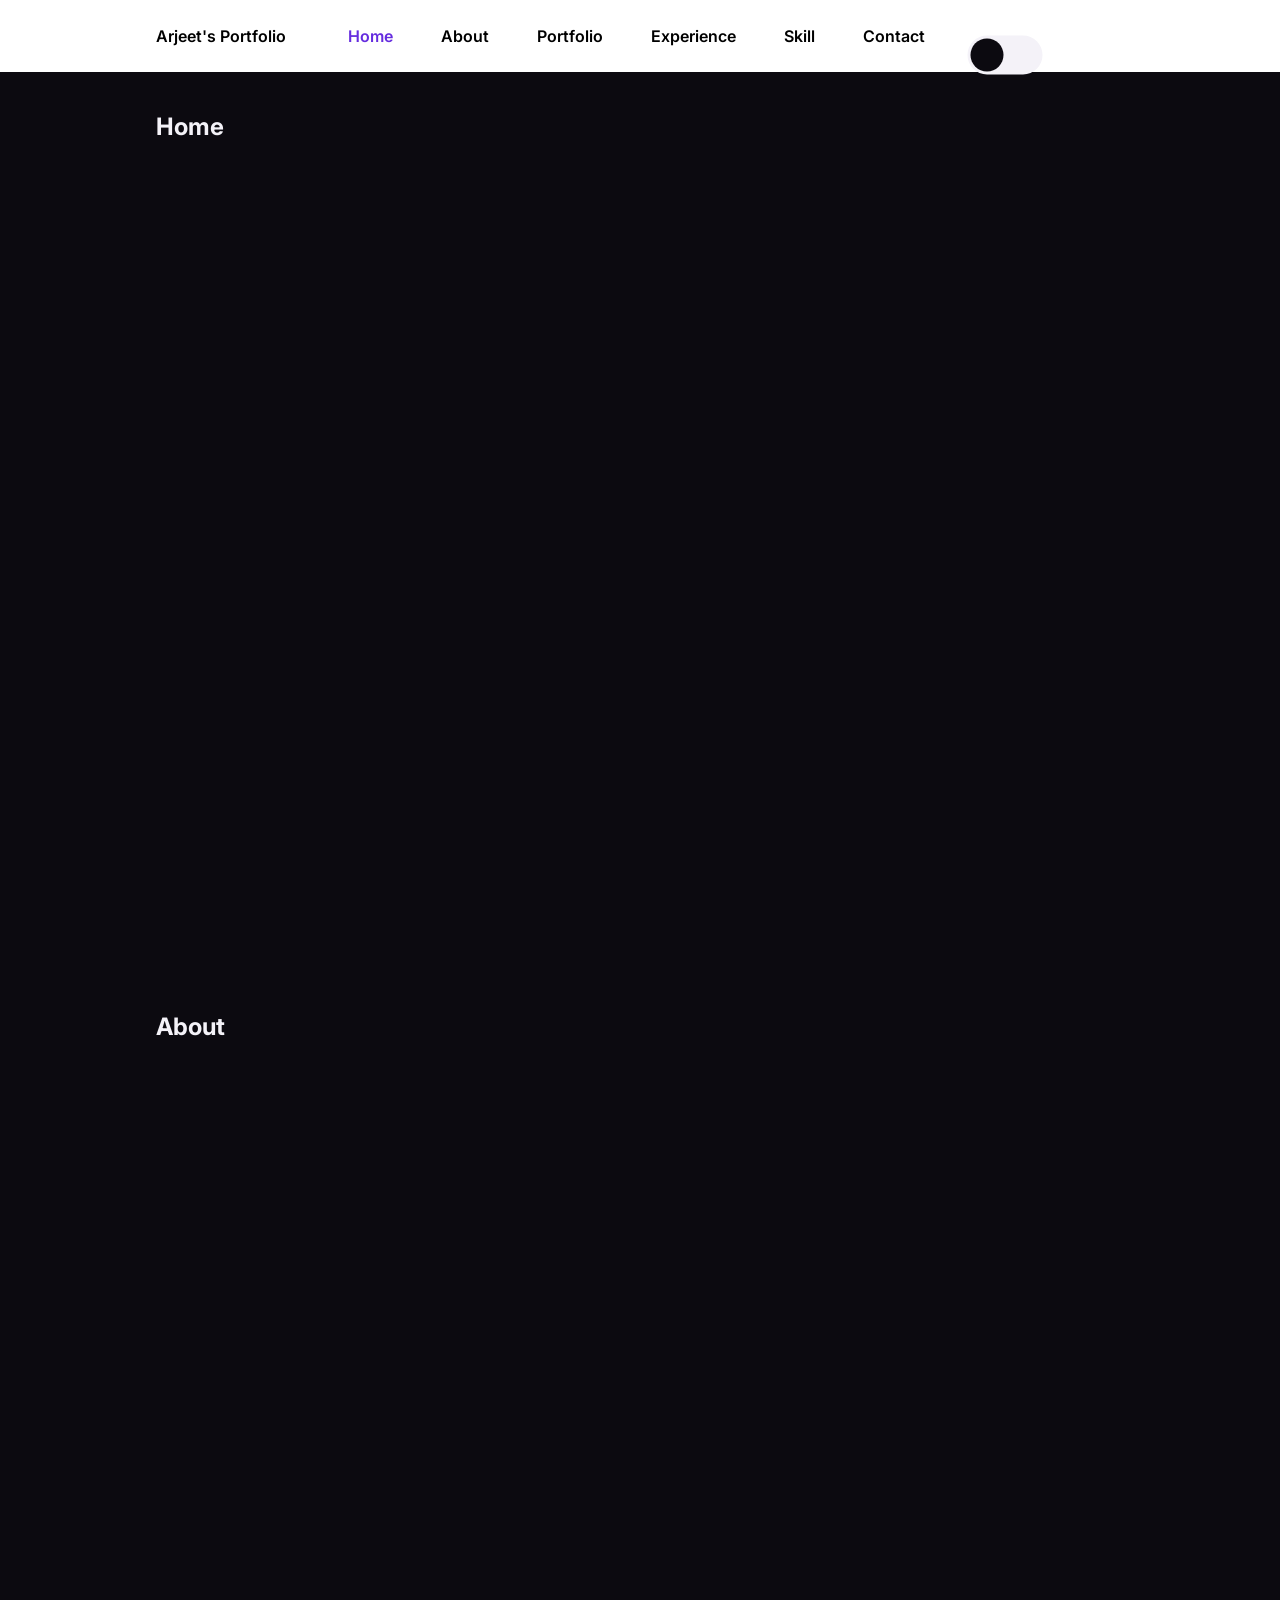
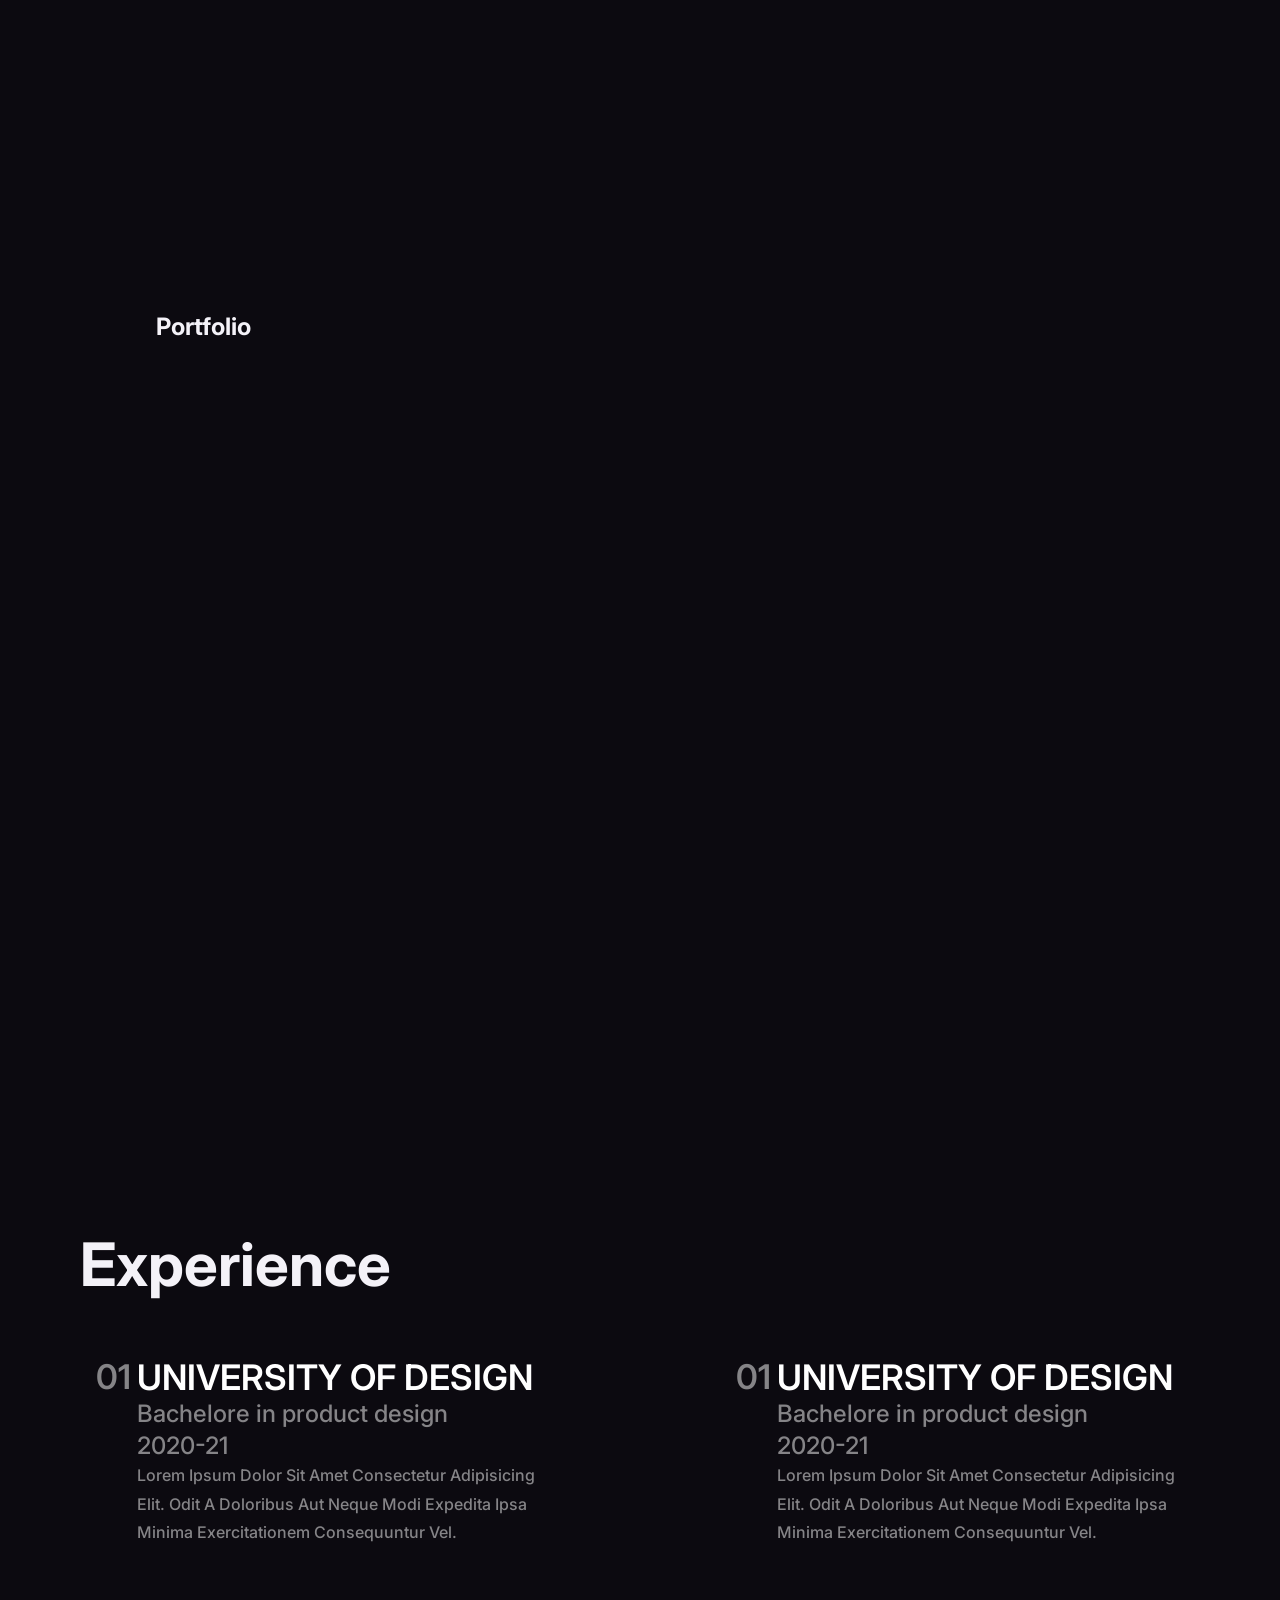
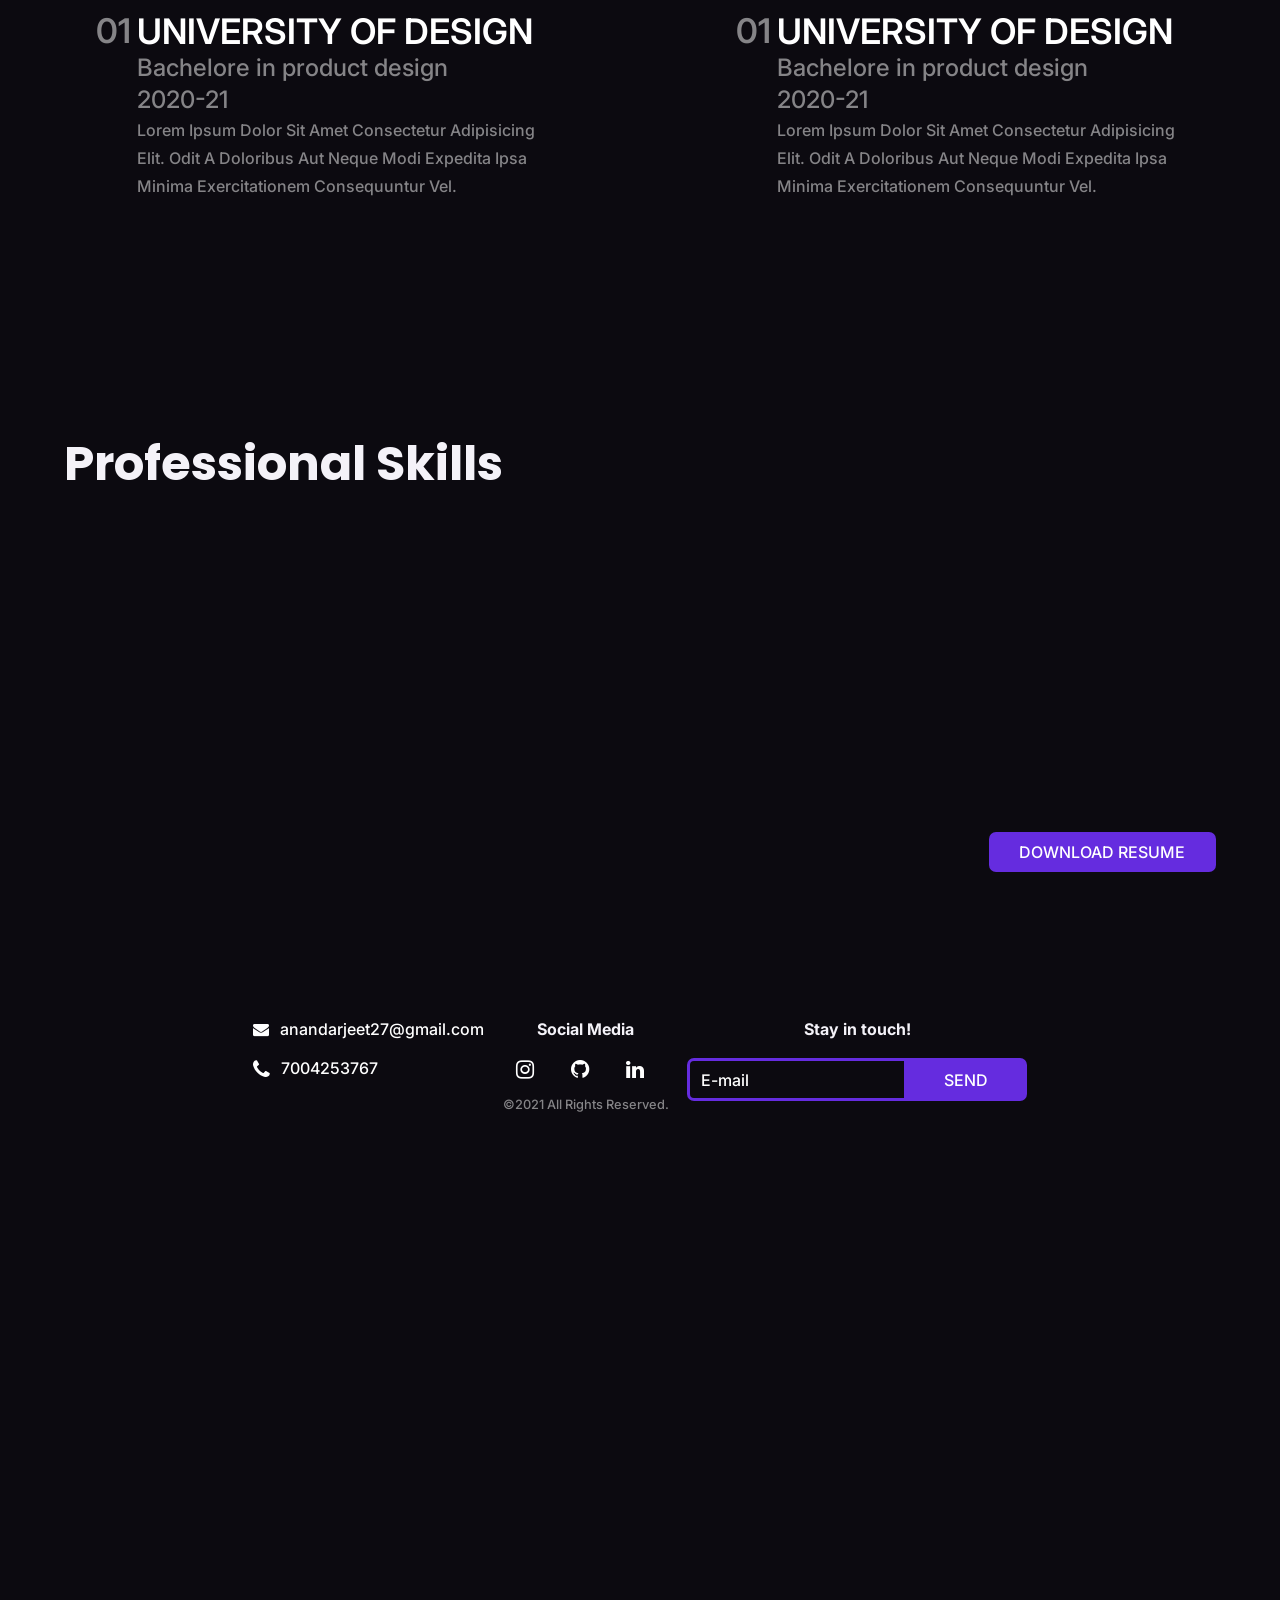
==== portfolio.html @ 14a3e932 "Added the recent Portfolio  codes this is the real code." ====
<!DOCTYPE html>
<html lang="en">
  <head>
    <meta charset="UTF-8" />
    <meta name="viewport" content="width=device-width, initial-scale=1.0" />

    <link rel="stylesheet" href="https://unpkg.com/aos@next/dist/aos.css" />
    <link rel="stylesheet" href="css2.css" />
    <link rel="preconnect" href="https://fonts.googleapis.com" />
    <link rel="preconnect" href="https://fonts.gstatic.com" crossorigin />
    <link
      href="https://fonts.googleapis.com/css2?family=Inter:wght@400;500;600;700&family=Poppins:wght@500;700&display=swap"
      rel="stylesheet"
    />

    <link
      rel="stylesheet"
      href="https://stackpath.bootstrapcdn.com/font-awesome/4.7.0/css/font-awesome.min.css"
    />
    <script src="https://kit.fontawesome.com/7120359625.js" crossorigin="anonymous"></script>

    <!--=============== BOXICONS ===============-->
    <link
      rel="stylesheet"
      href="https://cdn.jsdelivr.net/npm/boxicons@latest/css/boxicons.min.css"
    />

    <!--=============== CSS ===============-->
    <link rel="stylesheet" href="css.css" />

    <title>Portfolio</title>
  </head>
  <body>
    <!--=============== HEADER ===============-->
    <header class="header" id="header">
      <nav class="nav container">
        <a href="#" class="nav__logo">Arjeet's  Portfolio</a>

        <div class="nav__menu" id="nav-menu">
          <ul class="nav__list">
            <li class="nav__item">
              <a href="#home" class="nav__link active-link">
                <i class="bx bx-home-alt nav__icon"></i>
                <span class="nav__name">Home</span>
              </a>
            </li>

            <li class="nav__item">
              <a href="#about" class="nav__link">
                <i class="bx bx-user nav__icon"></i>
                <span class="nav__name">About</span>
              </a>
            </li>

            <li class="nav__item">
              <a href="#portfolio" class="nav__link">
                <i class="bx bx-briefcase-alt nav__icon"></i>
                <span class="nav__name">Portfolio</span>
              </a>
            </li>

            <li class="nav__item">
              <a href="#experience" class="nav__link">
                <i class="bx bx-award nav__icon"></i>
                <span class="nav__name">Experience</span>

              </a>
            </li>

            <li class="nav__item">
              <a href="#skill" class="nav__link">
                <i class="bx bx-book-alt nav__icon"></i>
                <span class="nav__name">Skill</span>
              </a>
            </li>

            <li class="nav__item">
              <a href="#contact" class="nav__link">
                <i class="bx bx-message-square-detail nav__icon"></i>
                <span class="nav__name">Contact</span>
              </a>
            </li>
 
          </ul>
          
        </div>

        <div class="theme">
          <input type="checkbox" class="checkbox" id="chk" />
          <label class="label" for="chk">
            <i class="fa fa-moon"></i>
            <i class="fa fa-sun"></i>
            <div class="ball"></div>
          </label>
        </div>
        <div>
          </label>
        </div>
                   
      </div>
        <img src="" alt="" class="nav__img" />
      </nav>
    </header>

    <main>
      <!--=============== HOME ===============-->
      <section class="container section section__height" id="home">
        <h2 class="section__title">Home</h2>
      </section>

      <!--=============== ABOUT ===============-->
      <section class="container section section__height" id="about">
        <h2 class="section__title">About</h2>
      </section>

      <!--=============== Portfolio ===============-->
      <section class="container section section__height" id="portfolio">
        <h2 class="section__title">Portfolio</h2>
      </section>

      <!--=============== Experience ===============-->
      <section class=" section" id="experience" >
      <div class="exp-heading " >
          <h1>Experience</h1>
      </div>
  <div class= "experience">
      <div class= "exp-main">
  
          <div class= "exp-num">
              01
          </div>
          <div class="exp-details">
          <div class= "exp-title">
              University of design
          </div>
          <div class="exp-subtitle">
              Bachelore in product design <br> 2020-21
          </div>
          <div class= "exp-des">
              Lorem ipsum dolor sit amet consectetur adipisicing elit. Odit a doloribus aut neque modi expedita ipsa minima exercitationem consequuntur vel.
          </div>
      </div>
      </div>
  
      <div class= "exp-main">
  
          <div class= "exp-num">
              01
          </div>
          <div class="exp-details">
          <div class= "exp-title">
              University of design
          </div>
          <div class="exp-subtitle">
              Bachelore in product design <br> 2020-21
          </div>
          <div class= "exp-des">
              Lorem ipsum dolor sit amet consectetur adipisicing elit. Odit a doloribus aut neque modi expedita ipsa minima exercitationem consequuntur vel.
          </div>
      </div>
      </div>
  
      <div class= "exp-main">
  
          <div class= "exp-num">
              01
          </div>
          <div class="exp-details">
          <div class= "exp-title">
              University of design
          </div>
          <div class="exp-subtitle">
              Bachelore in product design <br> 2020-21
          </div>
          <div class= "exp-des">
              Lorem ipsum dolor sit amet consectetur adipisicing elit. Odit a doloribus aut neque modi expedita ipsa minima exercitationem consequuntur vel.
          </div>
      </div>
      </div>
  
      <div class= "exp-main">
  
          <div class= "exp-num">
              01
          </div>
          <div class="exp-details">
          <div class= "exp-title">
              University of design
          </div>
          <div class="exp-subtitle">
              Bachelore in product design <br> 2020-21
          </div>
          <div class= "exp-des">
              Lorem ipsum dolor sit amet consectetur adipisicing elit. Odit a doloribus aut neque modi expedita ipsa minima exercitationem consequuntur vel.
          </div>
      </div>
      </div>
  </div>
      </section>

      <!--=============== SKILLS ===============-->
    
        <div class="professional-skills section section__height" id="skill">
          <div class="skill-bars">
            <div class="skill-heading" data-aos="zoom-in-right">Professional Skills</div>
            <!-- <div class="division"> -->
            <div class="bar" data-aos="flip-left">
              <div class="info">
                <span>Photoshop</span>
                <div class="percent-number">58%</div>
              </div>
              <div class="percent-bar">
              <div class="progress-line-photoshop"></div>
            </div></div>
            <div class="bar" data-aos="flip-right">
              <div class="info">
                <span>JS</span>
                <div class="percent-number">48%</div>
              </div>          
              <div class="percent-bar">
              <div class="progress-line-js"><span></span></div>
            </div></div>
            <div class="bar" data-aos="flip-left">
              <div class="info">
                <span>Figma</span>
                <div class="percent-number">90%</div>
              </div>
              <div class="percent-bar">
              <div class="progress-line-figma"><span></span></div>
            </div></div>
            <div class="bar" data-aos="flip-right">
              <div class="info">
                <span>HTML</span>
                <div class="percent-number">90%</div>
              </div>
              <div class="percent-bar">
              <div class="progress-line-html"><span></span></div>
            </div></div>
            <div class="bar" data-aos="flip-left">
              <div class="info">
                <span>Python</span>
                <div class="percent-number">25%</div>
              </div>
              <div class="percent-bar">
              <div class="progress-line-python"><span></span></div>
            </div></div>
            <div class="bar" data-aos="flip-right">
              <div class="info">
                <span>CSS</span>
                <div class="percent-number">69%</div>
              </div>
              <div class="percent-bar">
              <div class="progress-line-css"><span></span></div>
            </div></div>
            <div class="bar" data-aos="flip-left">
              <div class="info">
                <span>PyTHON</span>
                <div class="percent-number">98%</div>
              </div>
              <div class="percent-bar">
              <div class="progress-line"><span></span></div>
            </div></div>
            <div class="bar" data-aos="flip-right">
              <div class="info">
                <span>CSS</span>
                <div class="percent-number">98%</div>
              </div>
              <div class="percent-bar">
              <div class="progress-line"><span></span></div>
            </div></div>
            <a href="#"><input type="submit" id="resume-btn" value="Download Resume" data-aos="zoom-in-down"></input></a>
          </div>
        </div>
      <!--=============== CONTACT ===============-->
      <section class="container footer-height" id="contact">
        <!-- Footer -->


      <div class="footer-container">
        <div class="footer">
          <div class="footer-heading footer-1">
            <a href="#"> <i class="fa fa-envelope fa"></i></i>anandarjeet27@gmail.com</a>
            <a href="#"><i class="fa fa-phone fa-lg"></i>7004253767</a>
          </div>
          <div class="footer-heading footer-2">
            <h4>Social Media</h4>
            <div class="footer-image">
              <a href="#" > <i class="fa fa-instagram fa-lg"></i></a>
              <a href="#" > <i class="fa fa-github fa-lg"></i></a>
              <a href="#" > <i class="fa fa-linkedin fa-lg"></i></a>
            </div>
            <div class="copyright"> ©2021 All Rights Reserved.
            </div>
          </div>
          <div class="footer-heading footer-3">
              <h4 class="stay">Stay in touch!</h4>
  
              <div class="footer-stay">
              <input type="email" placeholder="E-mail" id="footer-email">
              
              <input type="submit" id="footer-email-btn" value="SEND"></input></div>
          </div>
        </div>
      </div>

      </section>
    </main>

    <!--=============== MAIN JS ===============-->
    <script src="javascript.js"></script>
          <!-- aos data -->
          <script src="https://unpkg.com/aos@next/dist/aos.js"></script>
          <script>
            AOS.init();
          </script>
  </body>
</html>
---- css2.css ----
* {
  box-sizing: border-box;
  padding: 0;
  margin: 0;
  font-family: "Inter", sans-serif;
}

body{
  background: #0c0a10;
  color: #F4F2F8;
}

/* dark */

body.light{
  background: #F4F2F8;
  color: #0c0a10;
}
body.light #resume-btn:hover {
  background: #F4F2F8;
}
body.light .label{
  background-color: #111;
}

body.light .label .ball{
  background-color: #F4F2F8;
}

body.light .footer-heading a{
    color: black;
  }
  
body.light #footer-email{
    background-color: #F4F2F8;
    color: #000;
  }
  
body.light #footer-email::-webkit-input-placeholder{
    color: #000;
  }

body.light #footer-email-btn:hover{
    background-color: #F4F2F8;
  } 
body.light .footer-heading a:hover {
    color: #652cdf;
  }
  /* toggle */

.checkbox {
    opacity: 0;
    position: absolute;

}

.label {
    background-color: #f4f2f8;
    border-radius: 50px;
    cursor: pointer;
    display: flex;
    align-items: center;
    justify-content: space-between;
    padding: 5px;
    position: relative;
    height: 26px;
    width: 50px;
    transform: scale(1.5);
  float: right;
  right: 2rem;
  top: 1rem;
}

.label .ball {
    background-color: #0C0A10;
    border-radius: 50%;
    position: absolute;
    top: 2px;
    left: 2px;
    height: 22px;
    width: 22px;
    transform: translateX(0px);
    transition: transform 0.2s linear;
}

.checkbox:checked + .label .ball {
    transform: translateX(24px);
}
.fa-moon {
    color: #f1c40f;
}
.fa-sun {
    color: #f39c12;
}

/* skills */

.professional-skills{
  display: grid;
  height: 100%;
  margin: 0 auto;
}
.skill-bars{
  padding: 3.2rem 0;
  width:80%;
  margin: 0 auto;
}
.skill-heading{
  font-family: Poppins;
  font-size: 250%;
  font-weight: 700;
  margin-bottom: 1.5rem;
  align-items: left;

}
.skill-bars .bar{
  margin: 1rem 0;
  float: left;
  width: 50%;
  font-family: Inter;
  font-weight: 700;
  text-transform: uppercase;

}
.skill-bars .bar .info{
  margin-bottom: 0.5rem;
  display: flex;
  justify-content: space-between;
color: #7A797C;

}
.skill-bars .bar .info span{
  font-family: Inter;
  font-weight: 500;
  font-size: 1rem;

}
.skill-bars .bar .percent-bar{
  width: 90%;
  background: #ddd;
  border-radius: 0 2px 2px 0;

}
.skill-bars .bar .progress-line{
  height: 10px;
  width: 98%;
  background: #652CDF;

  position: relative;
  transform: scaleX(0);
  transform-origin: left;
  border-radius: 0 10px 10px 0;
  box-shadow: inset 0 1px 1px rgba(0,0,0,0.05),
              0 1px #652CDF;
  -webkit-animation: animate 1s cubic-bezier(1,0,0.5,1) forwards;
          animation: animate 1s cubic-bezier(1,0,0.5,1) forwards;
}
.skill-bars .bar .progress-line-photoshop{
width: 58%;
height: 10px;
  background: #652CDF;
  position: relative;
  transform: scaleX(0);
  transform-origin: left;
  border-radius: 0 10px 10px 0;
  box-shadow: inset 0 1px 1px rgba(0,0,0,0.05),
              0 1px #652CDF;
  -webkit-animation: animate 1s cubic-bezier(1,0,0.5,1) forwards;
          animation: animate 1s cubic-bezier(1,0,0.5,1) forwards;

}
.skill-bars .bar .progress-line-js{
  width: 48%;
  height: 10px;
    background: #652CDF;
    position: relative;
    transform: scaleX(0);
    transform-origin: left;
    border-radius: 0 10px 10px 0;
    box-shadow: inset 0 1px 1px rgba(0,0,0,0.05),
                0 1px #652CDF;
    -webkit-animation: animate 1s cubic-bezier(1,0,0.5,1) forwards;
            animation: animate 1s cubic-bezier(1,0,0.5,1) forwards;

  }
.skill-bars .bar .progress-line-figma{
    width: 88%;
    height: 10px;
      background: #652CDF;
      position: relative;
      transform: scaleX(0);
      transform-origin: left;
      border-radius: 0 10px 10px 0;
      box-shadow: inset 0 1px 1px rgba(0,0,0,0.05),
                  0 1px #652CDF;
      -webkit-animation: animate 1s cubic-bezier(1,0,0.5,1) forwards;
              animation: animate 1s cubic-bezier(1,0,0.5,1) forwards;
    
  }
.skill-bars .bar .progress-line-html{
      width: 88%;
      height: 10px;
        background: #652CDF;
        position: relative;
        transform: scaleX(0);
        transform-origin: left;
        border-radius: 0 10px 10px 0;
        box-shadow: inset 0 1px 1px rgba(0,0,0,0.05),
                    0 1px #652CDF;
        -webkit-animation: animate 1s cubic-bezier(1,0,0.5,1) forwards;
                animation: animate 1s cubic-bezier(1,0,0.5,1) forwards;
  }
.skill-bars .bar .progress-line-python{
        width: 25%;
        height: 10px;
          background: #652CDF;
          position: relative;
          transform: scaleX(0);
          transform-origin: left;
          border-radius: 0 10px 10px 0;
          box-shadow: inset 0 1px 1px rgba(0,0,0,0.05),
                      0 1px #652CDF;
          -webkit-animation: animate 1s cubic-bezier(1,0,0.5,1) forwards;
                  animation: animate 1s cubic-bezier(1,0,0.5,1) forwards;
  }
.skill-bars .bar .progress-line-css{
          width: 69%;
          height: 10px;
            background: #652CDF;
            position: relative;
            transform: scaleX(0);
            transform-origin: left;
            border-radius: 0 10px 10px 0;
            box-shadow: inset 0 1px 1px rgba(0,0,0,0.05),
                        0 1px #652CDF;
            -webkit-animation: animate 1s cubic-bezier(1,0,0.5,1) forwards;
                    animation: animate 1s cubic-bezier(1,0,0.5,1) forwards;
  }
.percent-number{
  margin-right: 3.4rem;
}

@-webkit-keyframes animate {
  100%{
    transform: scaleX(1);
  }
}

@keyframes animate {
  100%{
    transform: scaleX(1);
  }
}

#resume-btn {
  width: 14.2rem;
  background-color: #652cdf;
  color: white;
  border-radius: 7px;
margin-top: 1.75rem;
  height: 2.5rem;
  outline: none;
  border-style: none;
  font-weight: 500;
  font-family: Inter;
  font-size: 1rem;
  float: right;
  margin-right: 0%;
  text-transform: uppercase;
}

#resume-btn:hover {
  cursor: pointer;
  background-color: #0c0a10;
  color: #652cdf;
  transition: all 0.3s ease-in-out;
  border-style: solid;
  border-color: #652cdf;
  border-width: 3px;
}


/* footer */

.footer-container {
  padding: 4rem 0 2rem 0;
}

.footer {
  width: 80%;
  display: flex;
  justify-content: space-between;
  align-items: space-between;
  flex-wrap: wrap;
  margin: 0 auto;
}

.footer-heading {
  display: flex;
  flex-direction: column;
  align-items: space-between;
  /* margin-right: 5rem; */
  font-family: Inter;
  font-weight: 500;
  font-size: 1rem;
}

.footer-image {
  display: flex;
  flex-direction: row;
  justify-content: space-around;
}

.footer-heading a {
  text-decoration: none;
  color: white;
  margin-bottom: 0.5rem;
}

.footer-1 a {
  margin-bottom: 1.2rem;
}

.footer-2 a {
  margin-bottom: 1.2rem;
}
.footer-heading a:hover {
  color: #652cdf;
  transition: 0.3s ease-out;
}
.copyright {
  color: #858487;
  font-size: 0.8rem;
}

#footer-email {
  width: 220px;
  border-radius: 7px 0 0 7px;
  height: 43px;
  outline: none;
  border-style: solid;
  border-width: 3px;
  border-color: #652cdf;
  font-weight: 500;
  font-family: Inter;
  font-size: 1rem;
  background-color: #0c0a10;
  color: white;
}

h4 {
  font-size: 1rem;
  margin-bottom: 1.2rem;
  text-align: center;
}

.fa {
  padding-right: 0.7rem;
}

#footer-email::-webkit-input-placeholder {
  padding-left: 11px;
  font-size: 1rem;
  font-weight: 500;
  font-family: Inter;
  color: white;
}

#footer-email::-moz-placeholder {
  padding-left: 11px;
  font-size: 1rem;
  font-weight: 500;
  font-family: Inter;
  color: white;
}

#footer-email:-ms-input-placeholder {
  padding-left: 11px;
  font-size: 1rem;
  font-weight: 500;
  font-family: Inter;
  color: white;
}

#footer-email::-ms-input-placeholder {
  padding-left: 11px;
  font-size: 1rem;
  font-weight: 500;
  font-family: Inter;
  color: white;
}

#footer-email::placeholder {
  padding-left: 11px;
  font-size: 1rem;
  font-weight: 500;
  font-family: Inter;
  color: white;
}

#footer-email-btn {
  width: 123px;
  background-color: #652cdf;
  color: white;
  border-radius: 0 7px 7px 0;
  margin-left: -7px;
  height: 43px;
  outline: none;
  border-style: solid;
  border-width: 3px;
  border-color: #652cdf;
  font-weight: 500;
  font-family: Inter;
  font-size: 1rem;
}

#footer-email-btn:hover {
  cursor: pointer;
  background-color: #0c0a10;
  color: #652cdf;
  transition: all 0.3s ease-in-out;
  border-style: solid;
  border-color: #652cdf;
  border-width: 3px;
}

@media screen and (max-width: 1280px) {
  .footer-email {
    margin-top: 4rem;
  }
  .percent-number{
    margin-right: 3rem;
  }
}

@media screen and (max-width: 944px) {
  .footer-3 {
    display: block;
    margin-left: auto;
    margin-right: auto;
  }
  .percent-number{
    margin-right: 2.5rem;
  }

  #footer-email-btn {
    margin-bottom: 2rem;
  }
  .stay {
    margin-top: 2.5rem;
  }
}

@media screen and (max-width: 1070px) {
  .percent-number{
    margin-right: 2.6rem;
  }
}


@media screen and (max-width: 870px) {
  .percent-number{
    margin-right: 1.8rem;
  }
}

@media screen and (max-width: 660px) {
  .percent-number{
    margin-right: 0rem;
  }
  .skill-bars .bar{
    width: 100%;
  }
  .skill-bars .bar .progress-line{
    height: 10px;
    width: 100%;
  }
  .skill-bars .bar .percent-bar{
    width: 100%;

    border-radius: 0 2px 2px 0;
  
  }
}

@media screen and (max-width: 519px) {
  .footer,
  .footer-heading .footer-2 {
    align-items: center;
    justify-content: center;
  }
  .percent-number{
    margin-right: 0rem;
  }

  h4 {
    margin-top: 4rem;
  }

  .stay {
    margin-top: 4rem;
  }
  #footer-email-btn {
    margin-bottom: 1rem;
  }
}

@media screen and (max-width: 488px) {
  #footer-email {
    width: 100%;
    border-radius: 7px;
  }

  .percent-number{
    margin-right: 0rem;
  }
  #footer-email-btn {
    border-radius: 7px;
    margin: 1rem auto 1rem;
    display: block;
    margin-left: auto;
    margin-right: auto;
  }
}

@media screen and (max-width: 310px) {
  #footer-email::-webkit-input-placeholder {
    font-size: 0.7rem;
  }
  #footer-email::-moz-placeholder {
    font-size: 0.7rem;
  }
  #footer-email:-ms-input-placeholder {
    font-size: 0.7rem;
  }
  #footer-email::-ms-input-placeholder {
    font-size: 0.7rem;
  }
  .footer-heading,
  h4,
  .copyright,
  #footer-email::placeholder,
  #footer-email-btn {
    font-size: 0.7rem;
  }

  .percent-number{
    margin-right: 0rem;
  }
}
---- css.css ----
/*=============== GOOGLE FONTS ===============*/
@import url("https://fonts.googleapis.com/css2?family=Open+Sans:wght@400;600&display=swap");

/*=============== VARIABLES CSS ===============*/
:root {
  --header-height: 3rem;

  /*========== Colors ==========*/
  --hue: 174;
  --sat: 63%;
  --first-color: #652CDf;
  --first-color-alt: #652CDf;;
  --title-color: hsl(var(--hue), 12%, 15%);
  --text-color: hsl(var(--hue), 8%, 35%);
  --body-color: hsl(var(--hue), 100%, 99%);
  --container-color: #fff;

  /*========== Font and typography ==========*/
  --body-font: "Open Sans", sans-serif;
  --h1-font-size: 1.5rem;
  --normal-font-size: 0.938rem;
  --tiny-font-size: 0.625rem;

  /*========== z index ==========*/
  --z-tooltip: 10;
  --z-fixed: 100;
}

@media screen and (min-width: 968px) {
  :root {
    --h1-font-size: 2.25rem;
    --normal-font-size: 1rem;
  }
}

/*=============== BASE ===============*/

* {
  box-sizing: border-box;
  padding: 0;
  margin: 0;
  font-family: "Inter", sans-serif;
}

html {
  scroll-behavior: smooth;
}

img {
  max-width: 100%;
  height: auto;
}

body {
    background: #0c0a10;
    color: #f4f2f8;
  }
  
  ul {
    list-style: none;
  }

  a {
    text-decoration: none;
  }

/*=============== REUSABLE CSS CLASSES ===============*/
.section {
  padding: 4.5rem 0 2rem;
}

.section__height {
  height: 100vh;
}

/*=============== LAYOUT ===============*/
.container {
  max-width: 968px;
  margin-left: 1rem;
  margin-right: 1rem;
}

/*=============== HEADER ===============*/
.header {
  position: fixed;
  top: 0;
  left: 0;
  width: 100%;
  background-color: var(--container-color);
  z-index: var(--z-fixed);
  transition: 0.4s;
}

/* dark mode */

.theme {
  padding-top: 5px;
  padding-left: 25px;
}

body.light {
  background: #f4f2f8;
  color: #0c0a10;
}
body.light #resume-btn:hover {
  background: #f4f2f8;
}
body.light .label {
  background-color: #111;
}

body.light .label .ball {
  background-color: #f4f2f8;
}

body.light .footer-heading a {
  color: black;
}

body.light #footer-email {
  background-color: #f4f2f8;
  color: #000;
}

body.light #footer-email::-webkit-input-placeholder {
  color: #000;
}

body.light #footer-email-btn:hover {
  background-color: #f4f2f8;
}
body.light .footer-heading a:hover {
  color: #652cdf;
}
/* toggle */

.checkbox {
  opacity: 0;
  position: absolute;
}

.label {
  background-color: #f4f2f8;
  border-radius: 50px;
  cursor: pointer;
  display: flex;
  align-items: center;
  justify-content: center;
  padding: 5px;
  position: relative;
  height: 26px;
  width: 50px;
  transform: scale(1.5);
  float: right;
  right: 2rem;
}

.label .ball {
  background-color: #0c0a10;
  border-radius: 50%;
  position: absolute;
  top: 2px;
  left: 2px;
  height: 22px;
  width: 22px;
  transform: translateX(0px);
  transition: transform 0.2s linear;
}

.checkbox:checked + .label .ball {
  transform: translateX(24px);
}
.fa-moon {
  color: #f1c40f;
  padding-left: 15px;
}
.fa-sun {
  color: #f39c12;
  padding-right: 25px;
}

/*=============== NAV ===============*/
.nav {
    height: var(--header-height);
    display: flex;
    justify-content: space-between;
    align-items: center;
  }
  
  .nav__img {
    width: 32px;
    border-radius: 50%;
  }
  
  .nav__logo {
    color: #000;
    font-weight: 600;
  }
  

  
  .nav__list, 
  .nav__link {
    display: flex;
  }
  
  .nav__link {
    flex-direction: column;
    align-items: center;
    row-gap: 4px;
    color: #000;
    font-weight: 600;
  }
  
  .nav__list {
    justify-content: space-around;
  }
  
  .nav__name {
    font-size: var(--tiny-font-size);
    /* display: none;*/ /* Minimalist design, hidden labels */
  }
  
  .nav__icon {
    font-size: 1.5rem;
  }
  
  /*Active link*/
  .active-link {
    position: relative;
    color: #652cdf;
    transition: .3s;
  }
  
  /* Minimalist design, active link */
  /* .active-link::before{
    content: '';
    position: absolute;
    bottom: -.5rem;
    width: 4px;
    height: 4px;
    background-color: var(--first-color);
    border-radius: 50%;
  } */
  
  /* Change background header */
  .scroll-header {
    box-shadow: 0 1px 12px hsla(var(--hue), var(--sat), 15%, 0.15);
  }



/* skills */

.professional-skills {
    display: grid;
    height: 100%;
    margin: 0 auto;
  }
  .skill-bars {
    /* height: 100%; */
    /* padding: 3.2rem 0; */
    width: 90%;
    margin: 0 auto;
  }
  .skill-heading {
    font-family: Poppins;
    font-size: 3rem;
    font-weight: 700;
    margin-bottom: 1.5rem;
    align-items: left;
  }
  .skill-bars .bar {
    margin: 1rem 0;
    float: left;
    width: 50%;
    font-family: Inter;
    font-weight: 700;
    text-transform: uppercase;
  }
  .skill-bars .bar .info {
    margin-bottom: 0.5rem;
    display: flex;
    justify-content: space-between;
    color: #7a797c;
  }
  .skill-bars .bar .info span {
    font-family: Inter;
    font-weight: 500;
    font-size: 1rem;
  }
  .skill-bars .bar .percent-bar {
    width: 90%;
    background: #ddd;
    border-radius: 0 2px 2px 0;
  }
  .skill-bars .bar .progress-line {
    height: 10px;
    width: 98%;
    background: #652cdf;
  
    position: relative;
    transform: scaleX(0);
    transform-origin: left;
    border-radius: 0 10px 10px 0;
    box-shadow: inset 0 1px 1px rgba(0, 0, 0, 0.05), 0 1px #652cdf;
    -webkit-animation: animate 1s cubic-bezier(1, 0, 0.5, 1) forwards;
    animation: animate 1s cubic-bezier(1, 0, 0.5, 1) forwards;
  }
  .skill-bars .bar .progress-line-photoshop {
    width: 58%;
    height: 10px;
    background: #652cdf;
    position: relative;
    transform: scaleX(0);
    transform-origin: left;
    border-radius: 0 10px 10px 0;
    box-shadow: inset 0 1px 1px rgba(0, 0, 0, 0.05), 0 1px #652cdf;
    -webkit-animation: animate 1s cubic-bezier(1, 0, 0.5, 1) forwards;
    animation: animate 1s cubic-bezier(1, 0, 0.5, 1) forwards;
  }
  .skill-bars .bar .progress-line-js {
    width: 48%;
    height: 10px;
    background: #652cdf;
    position: relative;
    transform: scaleX(0);
    transform-origin: left;
    border-radius: 0 10px 10px 0;
    box-shadow: inset 0 1px 1px rgba(0, 0, 0, 0.05), 0 1px #652cdf;
    -webkit-animation: animate 1s cubic-bezier(1, 0, 0.5, 1) forwards;
    animation: animate 1s cubic-bezier(1, 0, 0.5, 1) forwards;
  }
  .skill-bars .bar .progress-line-figma {
    width: 88%;
    height: 10px;
    background: #652cdf;
    position: relative;
    transform: scaleX(0);
    transform-origin: left;
    border-radius: 0 10px 10px 0;
    box-shadow: inset 0 1px 1px rgba(0, 0, 0, 0.05), 0 1px #652cdf;
    -webkit-animation: animate 1s cubic-bezier(1, 0, 0.5, 1) forwards;
    animation: animate 1s cubic-bezier(1, 0, 0.5, 1) forwards;
  }
  .skill-bars .bar .progress-line-html {
    width: 88%;
    height: 10px;
    background: #652cdf;
    position: relative;
    transform: scaleX(0);
    transform-origin: left;
    border-radius: 0 10px 10px 0;
    box-shadow: inset 0 1px 1px rgba(0, 0, 0, 0.05), 0 1px #652cdf;
    -webkit-animation: animate 1s cubic-bezier(1, 0, 0.5, 1) forwards;
    animation: animate 1s cubic-bezier(1, 0, 0.5, 1) forwards;
  }
  .skill-bars .bar .progress-line-python {
    width: 25%;
    height: 10px;
    background: #652cdf;
    position: relative;
    transform: scaleX(0);
    transform-origin: left;
    border-radius: 0 10px 10px 0;
    box-shadow: inset 0 1px 1px rgba(0, 0, 0, 0.05), 0 1px #652cdf;
    -webkit-animation: animate 1s cubic-bezier(1, 0, 0.5, 1) forwards;
    animation: animate 1s cubic-bezier(1, 0, 0.5, 1) forwards;
  }
  .skill-bars .bar .progress-line-css {
    width: 69%;
    height: 10px;
    background: #652cdf;
    position: relative;
    transform: scaleX(0);
    transform-origin: left;
    border-radius: 0 10px 10px 0;
    box-shadow: inset 0 1px 1px rgba(0, 0, 0, 0.05), 0 1px #652cdf;
    -webkit-animation: animate 1s cubic-bezier(1, 0, 0.5, 1) forwards;
    animation: animate 1s cubic-bezier(1, 0, 0.5, 1) forwards;
  }
  .percent-number {
    margin-right: 3.4rem;
  }
  
  @-webkit-keyframes animate {
    100% {
      transform: scaleX(1);
    }
  }
  
  @keyframes animate {
    100% {
      transform: scaleX(1);
    }
  }
  
  #resume-btn {
    width: 14.2rem;
    background-color: #652cdf;
    color: white;
    border-radius: 7px;
    margin-top: 1.75rem;
    height: 2.5rem;
    outline: none;
    border-style: none;
    font-weight: 500;
    font-family: Inter;
    font-size: 1rem;
    float: right;
    margin-right: 0%;
    text-transform: uppercase;
  }
  
  #resume-btn:hover {
    cursor: pointer;
    background-color: #0c0a10;
    color: #652cdf;
    transition: all 0.3s ease-in-out;
    border-style: solid;
    border-color: #652cdf;
    border-width: 3px;
  }
  
  /* Experience */
  body.light .exp-title {
    color: #000;
  }
  
  body.light .experience {
    color: ##7a797c;
  }
  
  .exp-heading {
    font-family: Poppins;
    font-size: 2.5rem;
    font-weight: 700;
    margin: 1rem 5rem 1.5rem;
    /* margin-left: 2rem;
    margin-right: 2rem; 
    margin-top: 2rem;
    margin-bottom: 1.5rem; */
    align-items: left;
    /* padding: 4rem 5rem 2rem; */
  }
  
  .experience {
    display: flex;
    justify-content: space-between;
    align-items: space-between;
    /* padding: 0 4rem; */
    flex-wrap: wrap;
  }
  
  .exp-main {
    display: flex;
    /* flex-direction: column; */
    padding: 2rem 6rem;
    width: 50%;
  }
  
  .exp-num {
    font-family: Inter;
    font-style: normal;
    font-weight: 600;
    font-size: 34px;
    line-height: 41px;
    text-transform: uppercase;
    color: #858487;
    padding-right: 0.4rem;
  }
  
  .exp-title {
    font-family: Inter;
    font-style: normal;
    font-weight: 600;
    font-size: 2.2rem;
    text-transform: uppercase;
    color: #ffffff;
  }
  
  .exp-subtitle {
    font-family: Inter;
    font-style: normal;
    font-weight: 500;
    font-size: 1.5rem;
    line-height: 132.02%;
    color: #858487;
  }
  
  .exp-des {
    font-family: Inter;
    font-style: normal;
    font-weight: 500;
    font-size: 1rem;
    /* or 28px */
    text-transform: capitalize;
    line-height: 177.52%;
    color: #858487;
  }
  
  /* footer */
  .footer-container {
    padding: 4rem 0 2rem 0;
  }

  .footer-height{
      height: 75vh;
  }
  
  .footer {
    width: 80%;
    display: flex;
    justify-content: space-between;
    align-items: space-between;
    flex-wrap: wrap;
    margin: 0 auto;
  }
  
  .footer-heading {
    display: flex;
    flex-direction: column;
    align-items: space-between;
    /* margin-right: 5rem; */
    font-family: Inter;
    font-weight: 500;
    font-size: 1rem;
  }
  
  .footer-image {
    display: flex;
    flex-direction: row;
    justify-content: space-around;
  }
  
  .footer-heading a {
    text-decoration: none;
    color: white;
    margin-bottom: 0.5rem;
  }
  
  .footer-1 a {
    margin-bottom: 1.2rem;
  }
  
  .footer-2 a {
    margin-bottom: 1.2rem;
  }
  .footer-heading a:hover {
    color: #652cdf;
    transition: 0.3s ease-out;
  }
  .copyright {
    color: #858487;
    font-size: 0.8rem;
  }
  
  #footer-email {
    width: 220px;
    border-radius: 7px 0 0 7px;
    height: 43px;
    outline: none;
    border-style: solid;
    border-width: 3px;
    border-color: #652cdf;
    font-weight: 500;
    font-family: Inter;
    font-size: 1rem;
    background-color: #0c0a10;
    color: white;
  }
  
  h4 {
    font-size: 1rem;
    margin-bottom: 1.2rem;
    text-align: center;
  }
  
  .fa {
    padding-right: 0.7rem;
  }
  
  #footer-email::-webkit-input-placeholder {
    padding-left: 11px;
    font-size: 1rem;
    font-weight: 500;
    font-family: Inter;
    color: white;
  }
  
  #footer-email::-moz-placeholder {
    padding-left: 11px;
    font-size: 1rem;
    font-weight: 500;
    font-family: Inter;
    color: white;
  }
  
  #footer-email:-ms-input-placeholder {
    padding-left: 11px;
    font-size: 1rem;
    font-weight: 500;
    font-family: Inter;
    color: white;
  }
  
  #footer-email::-ms-input-placeholder {
    padding-left: 11px;
    font-size: 1rem;
    font-weight: 500;
    font-family: Inter;
    color: white;
  }
  
  #footer-email::placeholder {
    padding-left: 11px;
    font-size: 1rem;
    font-weight: 500;
    font-family: Inter;
    color: white;
  }
  
  #footer-email-btn {
    width: 123px;
    background-color: #652cdf;
    color: white;
    border-radius: 0 7px 7px 0;
    margin-left: -7px;
    height: 43px;
    outline: none;
    border-style: solid;
    border-width: 3px;
    border-color: #652cdf;
    font-weight: 500;
    font-family: Inter;
    font-size: 1rem;
  }
  
  #footer-email-btn:hover {
    cursor: pointer;
    background-color: #0c0a10;
    color: #652cdf;
    transition: all 0.3s ease-in-out;
    border-style: solid;
    border-color: #652cdf;
    border-width: 3px;
  }
  
  
  /*=============== MEDIA QUERIES ===============*/
  


/*=============== MEDIA QUERIES ===============*/
/* For small devices */
/* Remove if you choose, the minimalist design */
@media screen and (max-width: 320px) {
    .nav__name {
      display: none;
    }
  }
  
  /* For medium devices */
  @media screen and (min-width: 576px) {
    .nav__list {
      justify-content: center;
      column-gap: 3rem;
    }
  }
  
  @media screen and (max-width: 797px) {
    .nav__menu {
      position: fixed;
      bottom: 0;
      left: 0;
      background-color: var(--container-color);
      box-shadow: 0 -1px 12px hsla(var(--hue), var(--sat), 15%, 0.15);
      width: 100%;
      height: 4rem;
      padding: 0 1rem;
      display: grid;
      align-content: center;
      border-radius: 1.25rem 1.25rem 0 0;
      transition: .4s;
    }

    .theme{
        position: fixed;
        right: 0;
        transition: .4s;

    }
    .nav__link:hover {
        color: var(--first-color);
      }
    
      /* First design, remove if you choose the minimalist design */
      /* .active-link::before {
        content: '';
        position: absolute;
        bottom: -.5rem;
        width: 4px;
        height: 4px;
        background-color: var(--first-color);
        border-radius: 50%;
      } */

  }

  @media screen and (min-width: 797px) {
    body {
      margin: 0;
    }
    .section {
      padding: 7rem 0 2rem;
    }
    .nav {
      height: calc(var(--header-height) + 1.5rem); /* 4.5rem */
    }
    .nav__img {
      display: none;
    }
    .nav__icon {
      display: none;
    }
    .nav__name {
      font-size: var(--normal-font-size);
      /* display: block; */ /* Minimalist design, visible labels */
    }
    .nav__link:hover {
      color: var(--first-color);
    }
  
    /* First design, remove if you choose the minimalist design */
    /* .active-link::before {
      content: '';
      position: absolute;
      bottom: -0.5rem;
      width: 4px;
      height: 4px;
      background-color: var(--first-color);
      border-radius: 50%;
    } */
    
    /* Minimalist design */
     /* .active-link::before{ 
        bottom: -.75rem;
    } */
  }
  
  /* For large devices */
  @media screen and (min-width: 1024px) {
    .container {
      margin-left: auto;
      margin-right: auto;
    }
  }
  
  @media screen and (max-width: 1280px) {
    .footer-email {
      margin-top: 4rem;
    }
    .percent-number{
      margin-right: 3rem;
    }
  }
  
  @media screen and (max-width: 944px) {
    .footer-3 {
      display: block;
      margin-left: auto;
      margin-right: auto;
    }
    .percent-number{
      margin-right: 2.5rem;
    }
  
    #footer-email-btn {
      margin-bottom: 2rem;
    }
    .stay {
      margin-top: 2.5rem;
    }
  }
  
  @media screen and (max-width: 1070px) {
    .percent-number{
      margin-right: 2.6rem;
    }
  }
  
  
  @media screen and (max-width: 870px) {
    .percent-number{
      margin-right: 1.8rem;
    }
        .experience {
          flex-direction: column;
          width: 100%;
        }
        .exp-main{
            width:100%;
            margin-right: 6rem;
        }
  }
  
  @media screen and (max-width: 660px) {
    .percent-number{
      margin-right: 0rem;
    }
    .skill-bars .bar{
      width: 100%;
    }
    .skill-bars .bar .progress-line{
      height: 10px;
      width: 100%;
    }
    .skill-bars .bar .percent-bar{
      width: 100%;
  
      border-radius: 0 2px 2px 0;
    
    }
  }
  
  @media screen and (max-width: 519px) {
    .footer,
    .footer-heading .footer-2 {
      align-items: center;
      justify-content: center;
    }
    .percent-number{
      margin-right: 0rem;
    }
  
    h4 {
      margin-top: 4rem;
    }
  
    .stay {
      margin-top: 4rem;
    }
    #footer-email-btn {
      margin-bottom: 1rem;
    }
  }
  
  @media screen and (max-width: 488px) {
    #footer-email {
      width: 100%;
      border-radius: 7px;
    }
  
    .percent-number{
      margin-right: 0rem;
    }
    #footer-email-btn {
      border-radius: 7px;
      margin: 1rem auto 1rem;
      display: block;
      margin-left: auto;
      margin-right: auto;
    }
  }
  
  @media screen and (max-width: 310px) {
    #footer-email::-webkit-input-placeholder {
      font-size: 0.7rem;
    }
    #footer-email::-moz-placeholder {
      font-size: 0.7rem;
    }
    #footer-email:-ms-input-placeholder {
      font-size: 0.7rem;
    }
    #footer-email::-ms-input-placeholder {
      font-size: 0.7rem;
    }
    .footer-heading,
    h4,
    .copyright,
    #footer-email::placeholder,
    #footer-email-btn {
      font-size: 0.7rem;
    }
  
    .percent-number{
      margin-right: 0rem;
    }
  }
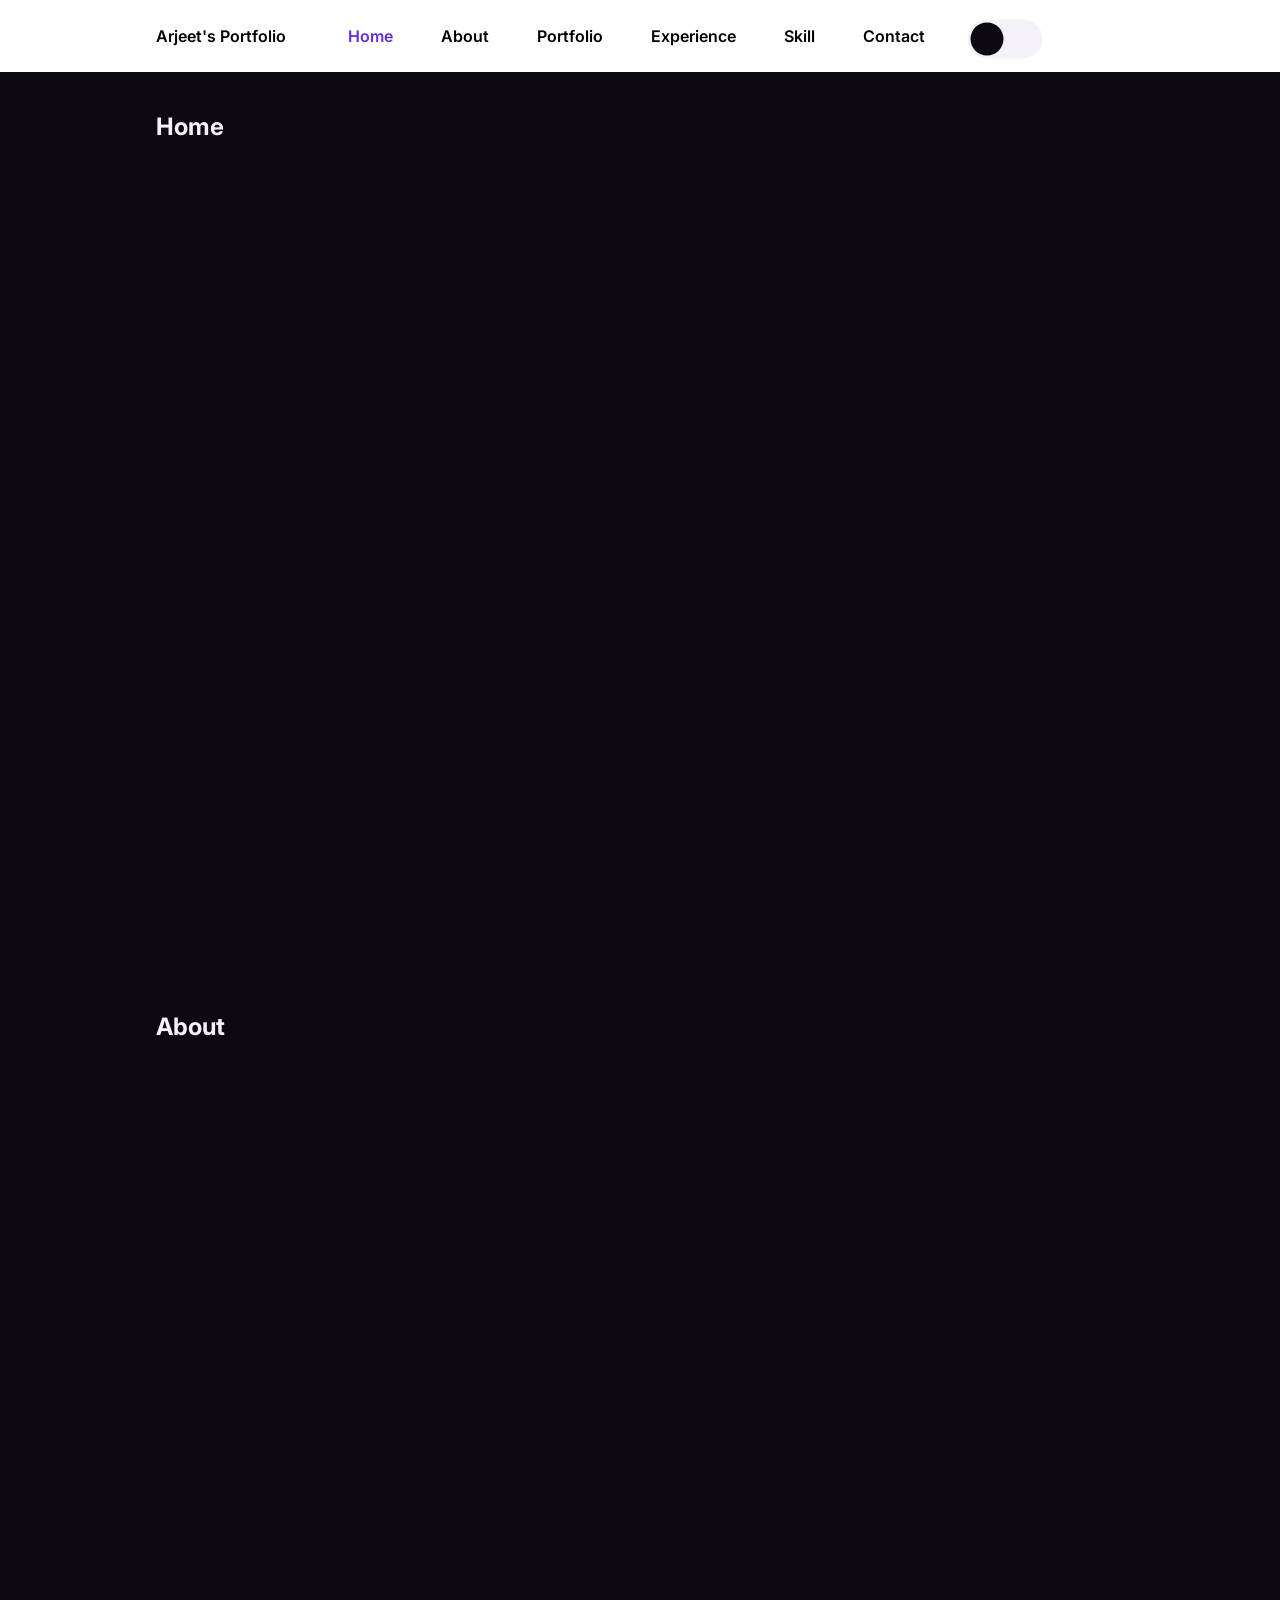
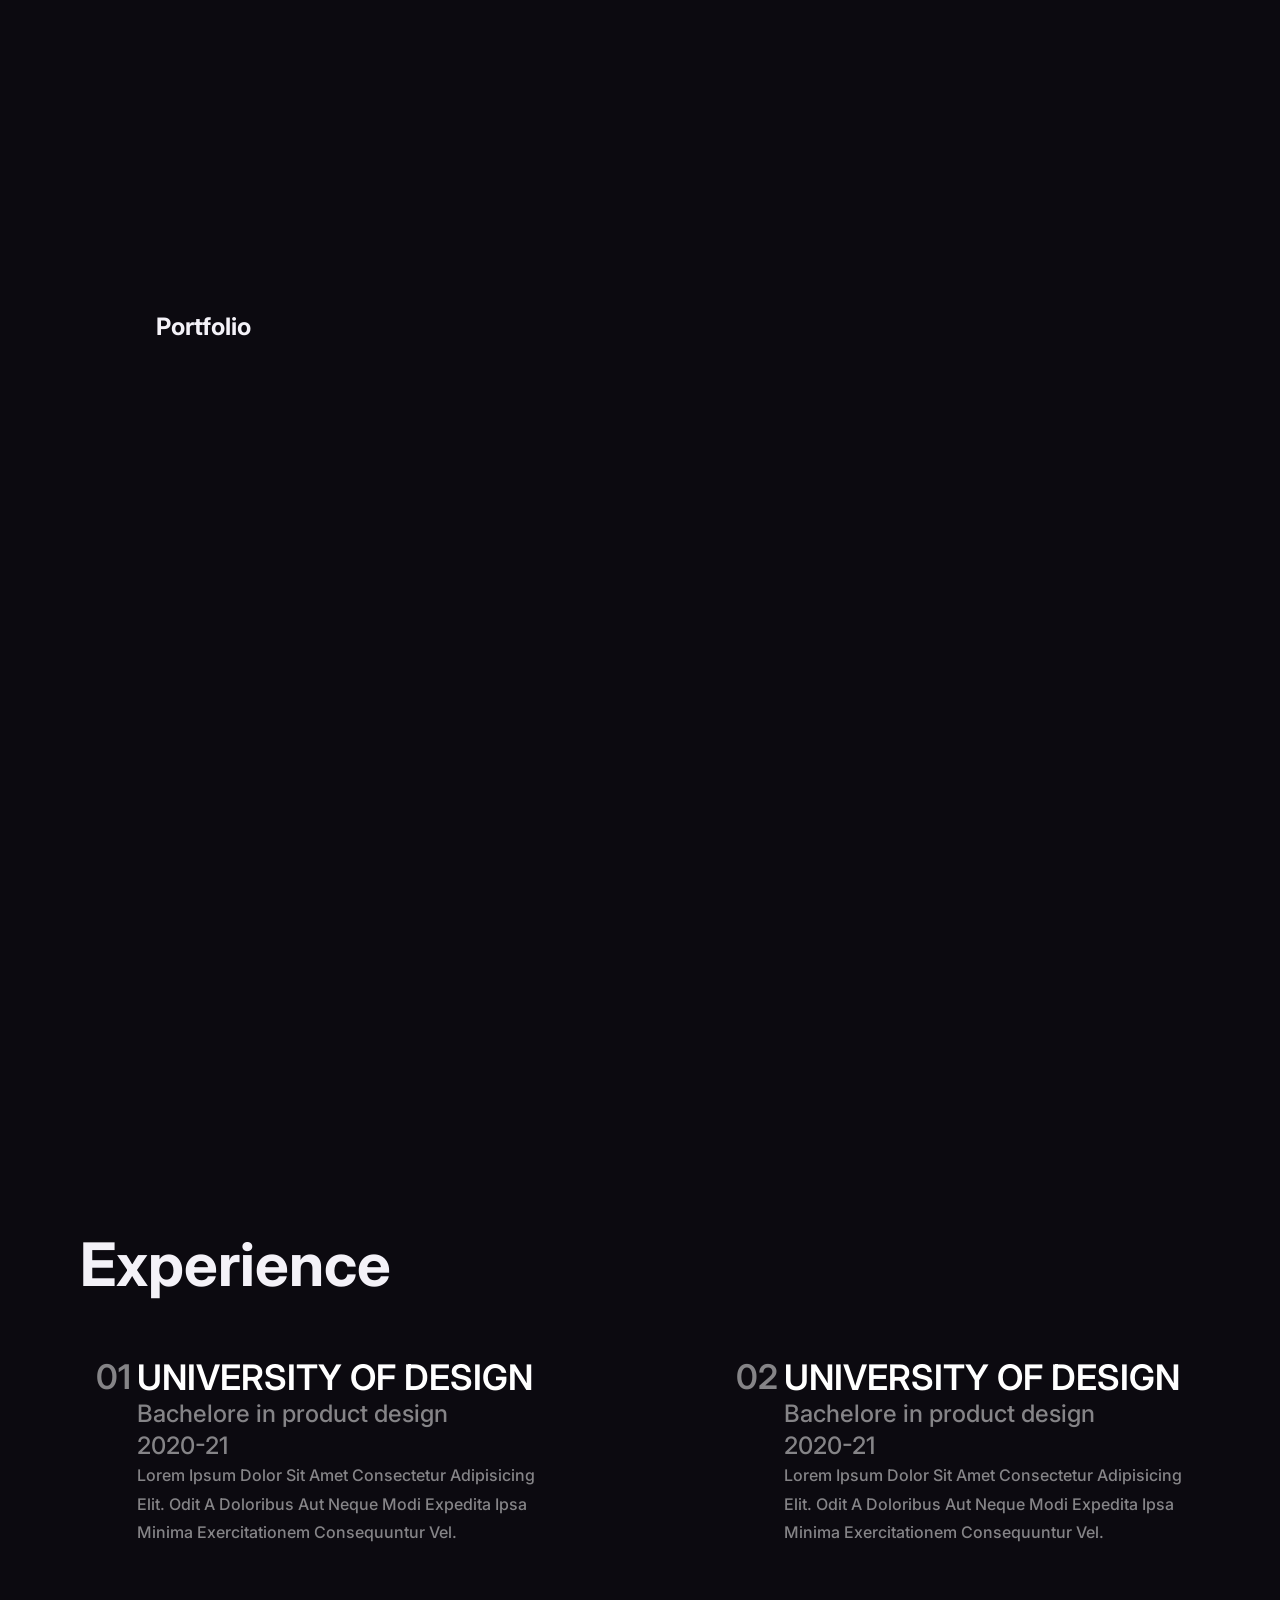
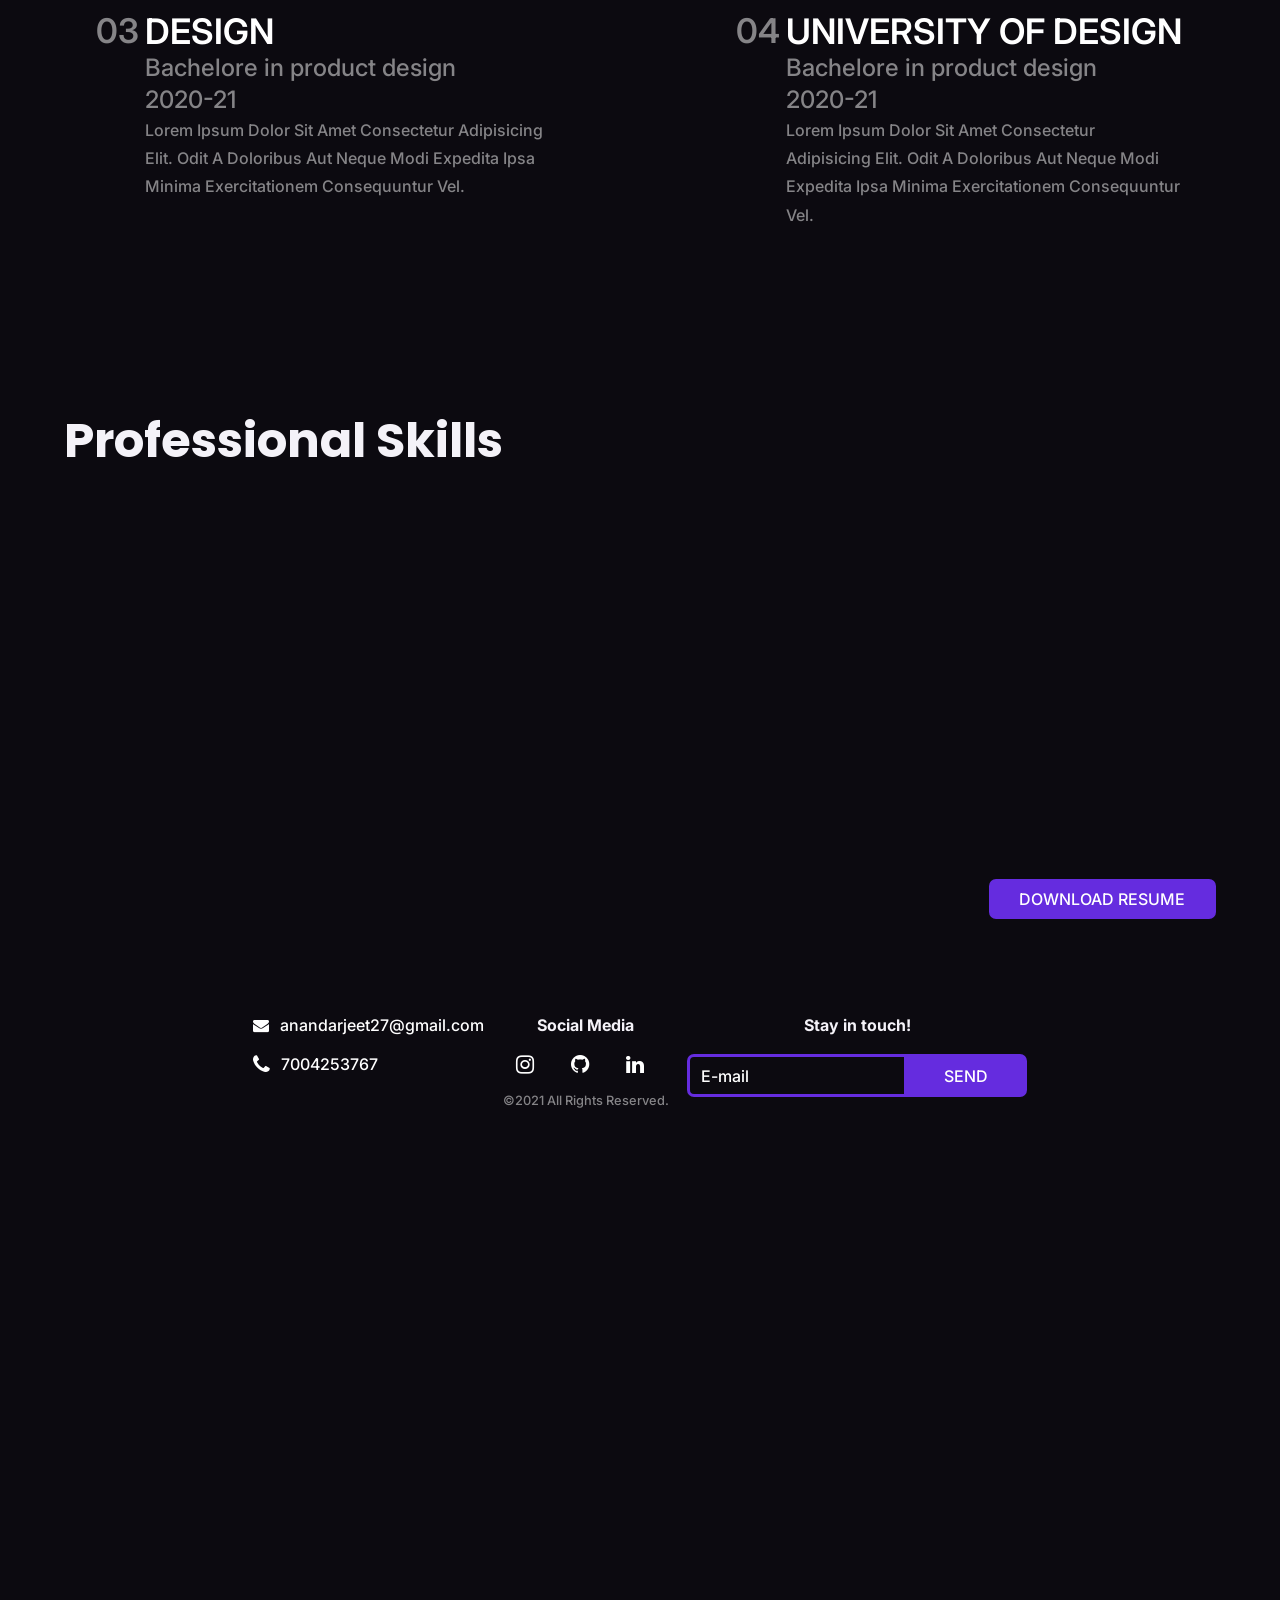
==== commit f0cc214f: "Added JSON" ====
--- a/portfolio.html
+++ b/portfolio.html
@@ -124,77 +124,6 @@
           <h1>Experience</h1>
       </div>
   <div class= "experience">
-      <div class= "exp-main">
-  
-          <div class= "exp-num">
-              01
-          </div>
-          <div class="exp-details">
-          <div class= "exp-title">
-              University of design
-          </div>
-          <div class="exp-subtitle">
-              Bachelore in product design <br> 2020-21
-          </div>
-          <div class= "exp-des">
-              Lorem ipsum dolor sit amet consectetur adipisicing elit. Odit a doloribus aut neque modi expedita ipsa minima exercitationem consequuntur vel.
-          </div>
-      </div>
-      </div>
-  
-      <div class= "exp-main">
-  
-          <div class= "exp-num">
-              01
-          </div>
-          <div class="exp-details">
-          <div class= "exp-title">
-              University of design
-          </div>
-          <div class="exp-subtitle">
-              Bachelore in product design <br> 2020-21
-          </div>
-          <div class= "exp-des">
-              Lorem ipsum dolor sit amet consectetur adipisicing elit. Odit a doloribus aut neque modi expedita ipsa minima exercitationem consequuntur vel.
-          </div>
-      </div>
-      </div>
-  
-      <div class= "exp-main">
-  
-          <div class= "exp-num">
-              01
-          </div>
-          <div class="exp-details">
-          <div class= "exp-title">
-              University of design
-          </div>
-          <div class="exp-subtitle">
-              Bachelore in product design <br> 2020-21
-          </div>
-          <div class= "exp-des">
-              Lorem ipsum dolor sit amet consectetur adipisicing elit. Odit a doloribus aut neque modi expedita ipsa minima exercitationem consequuntur vel.
-          </div>
-      </div>
-      </div>
-  
-      <div class= "exp-main">
-  
-          <div class= "exp-num">
-              01
-          </div>
-          <div class="exp-details">
-          <div class= "exp-title">
-              University of design
-          </div>
-          <div class="exp-subtitle">
-              Bachelore in product design <br> 2020-21
-          </div>
-          <div class= "exp-des">
-              Lorem ipsum dolor sit amet consectetur adipisicing elit. Odit a doloribus aut neque modi expedita ipsa minima exercitationem consequuntur vel.
-          </div>
-      </div>
-      </div>
   </div>
       </section>
 
@@ -203,74 +132,12 @@
         <div class="professional-skills section section__height" id="skill">
           <div class="skill-bars">
             <div class="skill-heading" data-aos="zoom-in-right">Professional Skills</div>
-            <!-- <div class="division"> -->
-            <div class="bar" data-aos="flip-left">
-              <div class="info">
-                <span>Photoshop</span>
-                <div class="percent-number">58%</div>
-              </div>
-              <div class="percent-bar">
-              <div class="progress-line-photoshop"></div>
-            </div></div>
-            <div class="bar" data-aos="flip-right">
-              <div class="info">
-                <span>JS</span>
-                <div class="percent-number">48%</div>
-              </div>          
-              <div class="percent-bar">
-              <div class="progress-line-js"><span></span></div>
-            </div></div>
-            <div class="bar" data-aos="flip-left">
-              <div class="info">
-                <span>Figma</span>
-                <div class="percent-number">90%</div>
-              </div>
-              <div class="percent-bar">
-              <div class="progress-line-figma"><span></span></div>
-            </div></div>
-            <div class="bar" data-aos="flip-right">
-              <div class="info">
-                <span>HTML</span>
-                <div class="percent-number">90%</div>
-              </div>
-              <div class="percent-bar">
-              <div class="progress-line-html"><span></span></div>
-            </div></div>
-            <div class="bar" data-aos="flip-left">
-              <div class="info">
-                <span>Python</span>
-                <div class="percent-number">25%</div>
-              </div>
-              <div class="percent-bar">
-              <div class="progress-line-python"><span></span></div>
-            </div></div>
-            <div class="bar" data-aos="flip-right">
-              <div class="info">
-                <span>CSS</span>
-                <div class="percent-number">69%</div>
-              </div>
-              <div class="percent-bar">
-              <div class="progress-line-css"><span></span></div>
-            </div></div>
-            <div class="bar" data-aos="flip-left">
-              <div class="info">
-                <span>PyTHON</span>
-                <div class="percent-number">98%</div>
-              </div>
-              <div class="percent-bar">
-              <div class="progress-line"><span></span></div>
-            </div></div>
-            <div class="bar" data-aos="flip-right">
-              <div class="info">
-                <span>CSS</span>
-                <div class="percent-number">98%</div>
-              </div>
-              <div class="percent-bar">
-              <div class="progress-line"><span></span></div>
-            </div></div>
+            <div class="division">
+            </div>
             <a href="#"><input type="submit" id="resume-btn" value="Download Resume" data-aos="zoom-in-down"></input></a>
           </div>
         </div>
+        
       <!--=============== CONTACT ===============-->
       <section class="container footer-height" id="contact">
         <!-- Footer -->
--- a/css.css
+++ b/css.css
@@ -248,8 +248,6 @@
     box-shadow: 0 1px 12px hsla(var(--hue), var(--sat), 15%, 0.15);
   }
 
-
-
 /* skills */
 
 .professional-skills {
@@ -307,78 +305,7 @@
     -webkit-animation: animate 1s cubic-bezier(1, 0, 0.5, 1) forwards;
     animation: animate 1s cubic-bezier(1, 0, 0.5, 1) forwards;
   }
-  .skill-bars .bar .progress-line-photoshop {
-    width: 58%;
-    height: 10px;
-    background: #652cdf;
-    position: relative;
-    transform: scaleX(0);
-    transform-origin: left;
-    border-radius: 0 10px 10px 0;
-    box-shadow: inset 0 1px 1px rgba(0, 0, 0, 0.05), 0 1px #652cdf;
-    -webkit-animation: animate 1s cubic-bezier(1, 0, 0.5, 1) forwards;
-    animation: animate 1s cubic-bezier(1, 0, 0.5, 1) forwards;
-  }
-  .skill-bars .bar .progress-line-js {
-    width: 48%;
-    height: 10px;
-    background: #652cdf;
-    position: relative;
-    transform: scaleX(0);
-    transform-origin: left;
-    border-radius: 0 10px 10px 0;
-    box-shadow: inset 0 1px 1px rgba(0, 0, 0, 0.05), 0 1px #652cdf;
-    -webkit-animation: animate 1s cubic-bezier(1, 0, 0.5, 1) forwards;
-    animation: animate 1s cubic-bezier(1, 0, 0.5, 1) forwards;
-  }
-  .skill-bars .bar .progress-line-figma {
-    width: 88%;
-    height: 10px;
-    background: #652cdf;
-    position: relative;
-    transform: scaleX(0);
-    transform-origin: left;
-    border-radius: 0 10px 10px 0;
-    box-shadow: inset 0 1px 1px rgba(0, 0, 0, 0.05), 0 1px #652cdf;
-    -webkit-animation: animate 1s cubic-bezier(1, 0, 0.5, 1) forwards;
-    animation: animate 1s cubic-bezier(1, 0, 0.5, 1) forwards;
-  }
-  .skill-bars .bar .progress-line-html {
-    width: 88%;
-    height: 10px;
-    background: #652cdf;
-    position: relative;
-    transform: scaleX(0);
-    transform-origin: left;
-    border-radius: 0 10px 10px 0;
-    box-shadow: inset 0 1px 1px rgba(0, 0, 0, 0.05), 0 1px #652cdf;
-    -webkit-animation: animate 1s cubic-bezier(1, 0, 0.5, 1) forwards;
-    animation: animate 1s cubic-bezier(1, 0, 0.5, 1) forwards;
-  }
-  .skill-bars .bar .progress-line-python {
-    width: 25%;
-    height: 10px;
-    background: #652cdf;
-    position: relative;
-    transform: scaleX(0);
-    transform-origin: left;
-    border-radius: 0 10px 10px 0;
-    box-shadow: inset 0 1px 1px rgba(0, 0, 0, 0.05), 0 1px #652cdf;
-    -webkit-animation: animate 1s cubic-bezier(1, 0, 0.5, 1) forwards;
-    animation: animate 1s cubic-bezier(1, 0, 0.5, 1) forwards;
-  }
-  .skill-bars .bar .progress-line-css {
-    width: 69%;
-    height: 10px;
-    background: #652cdf;
-    position: relative;
-    transform: scaleX(0);
-    transform-origin: left;
-    border-radius: 0 10px 10px 0;
-    box-shadow: inset 0 1px 1px rgba(0, 0, 0, 0.05), 0 1px #652cdf;
-    -webkit-animation: animate 1s cubic-bezier(1, 0, 0.5, 1) forwards;
-    animation: animate 1s cubic-bezier(1, 0, 0.5, 1) forwards;
-  }
+
   .percent-number {
     margin-right: 3.4rem;
   }
@@ -428,7 +355,7 @@
   }
   
   body.light .experience {
-    color: ##7a797c;
+    color: #7a797c;
   }
   
   .exp-heading {
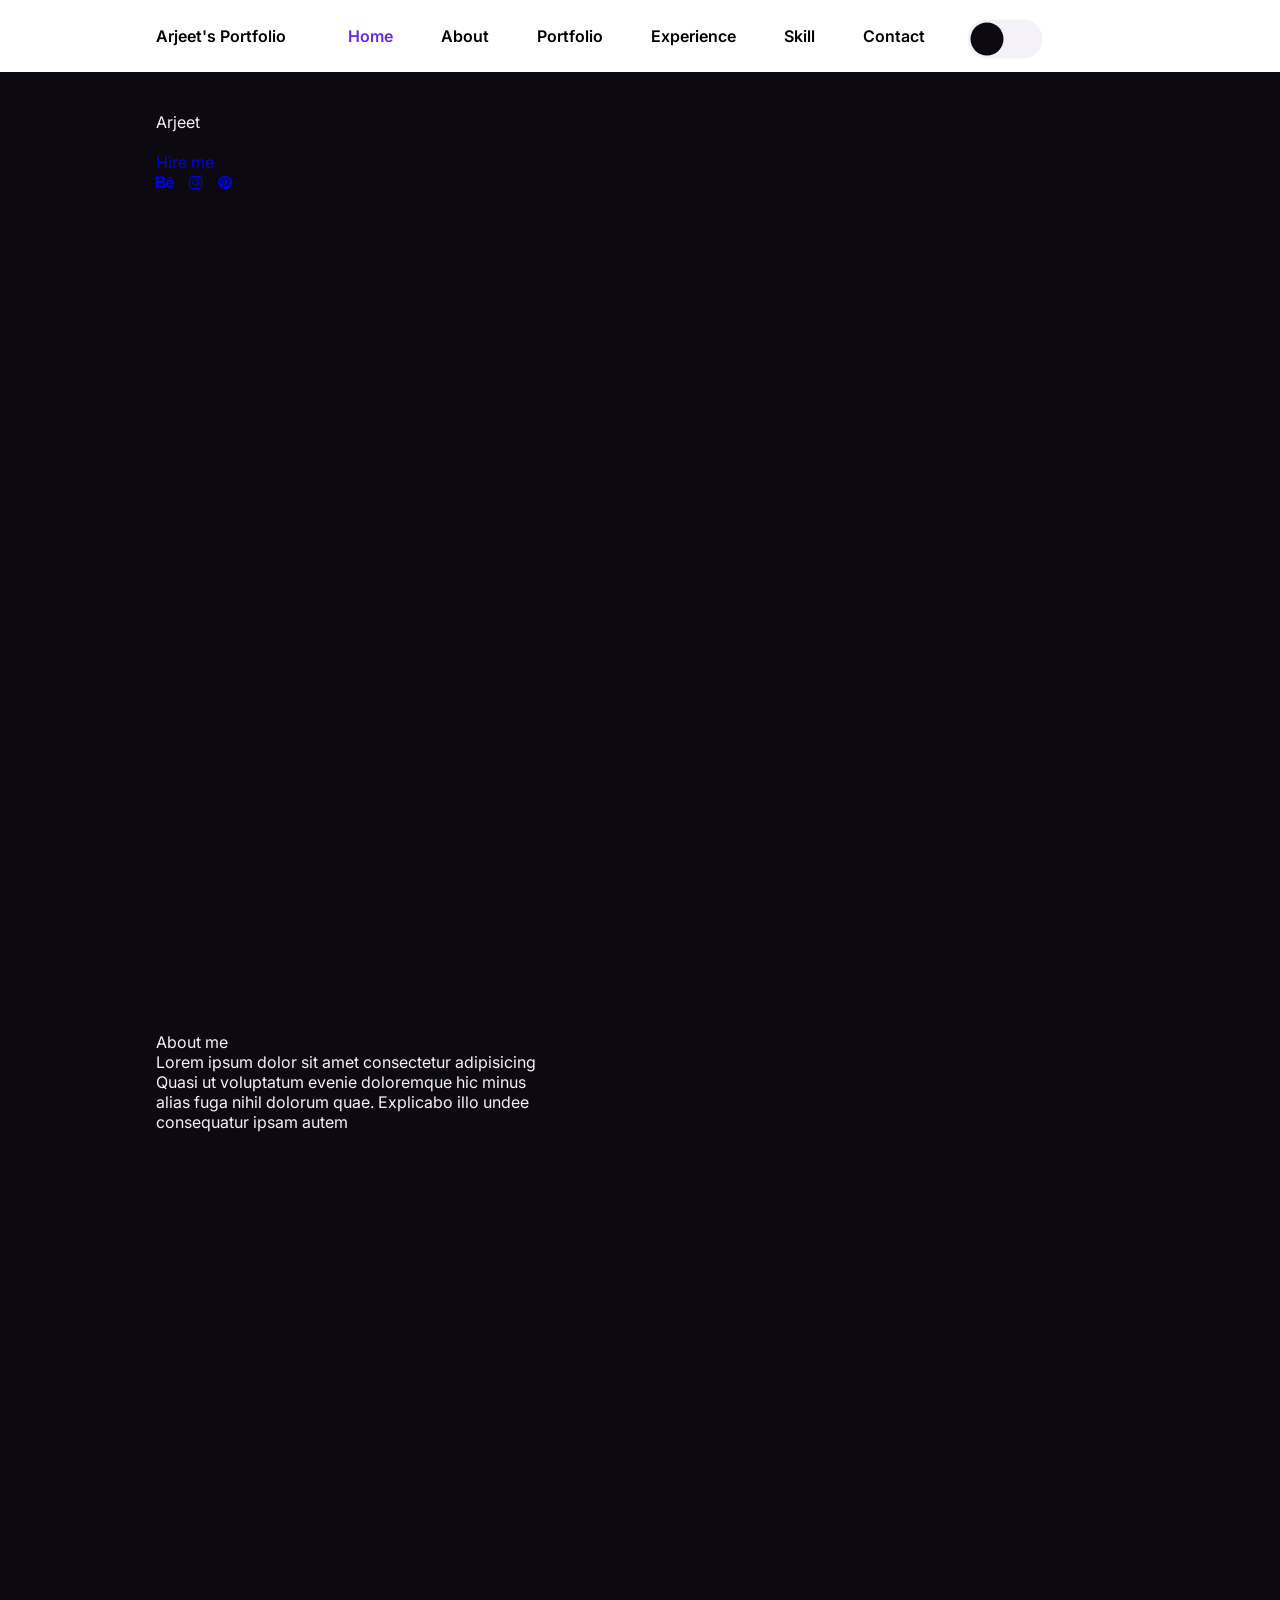
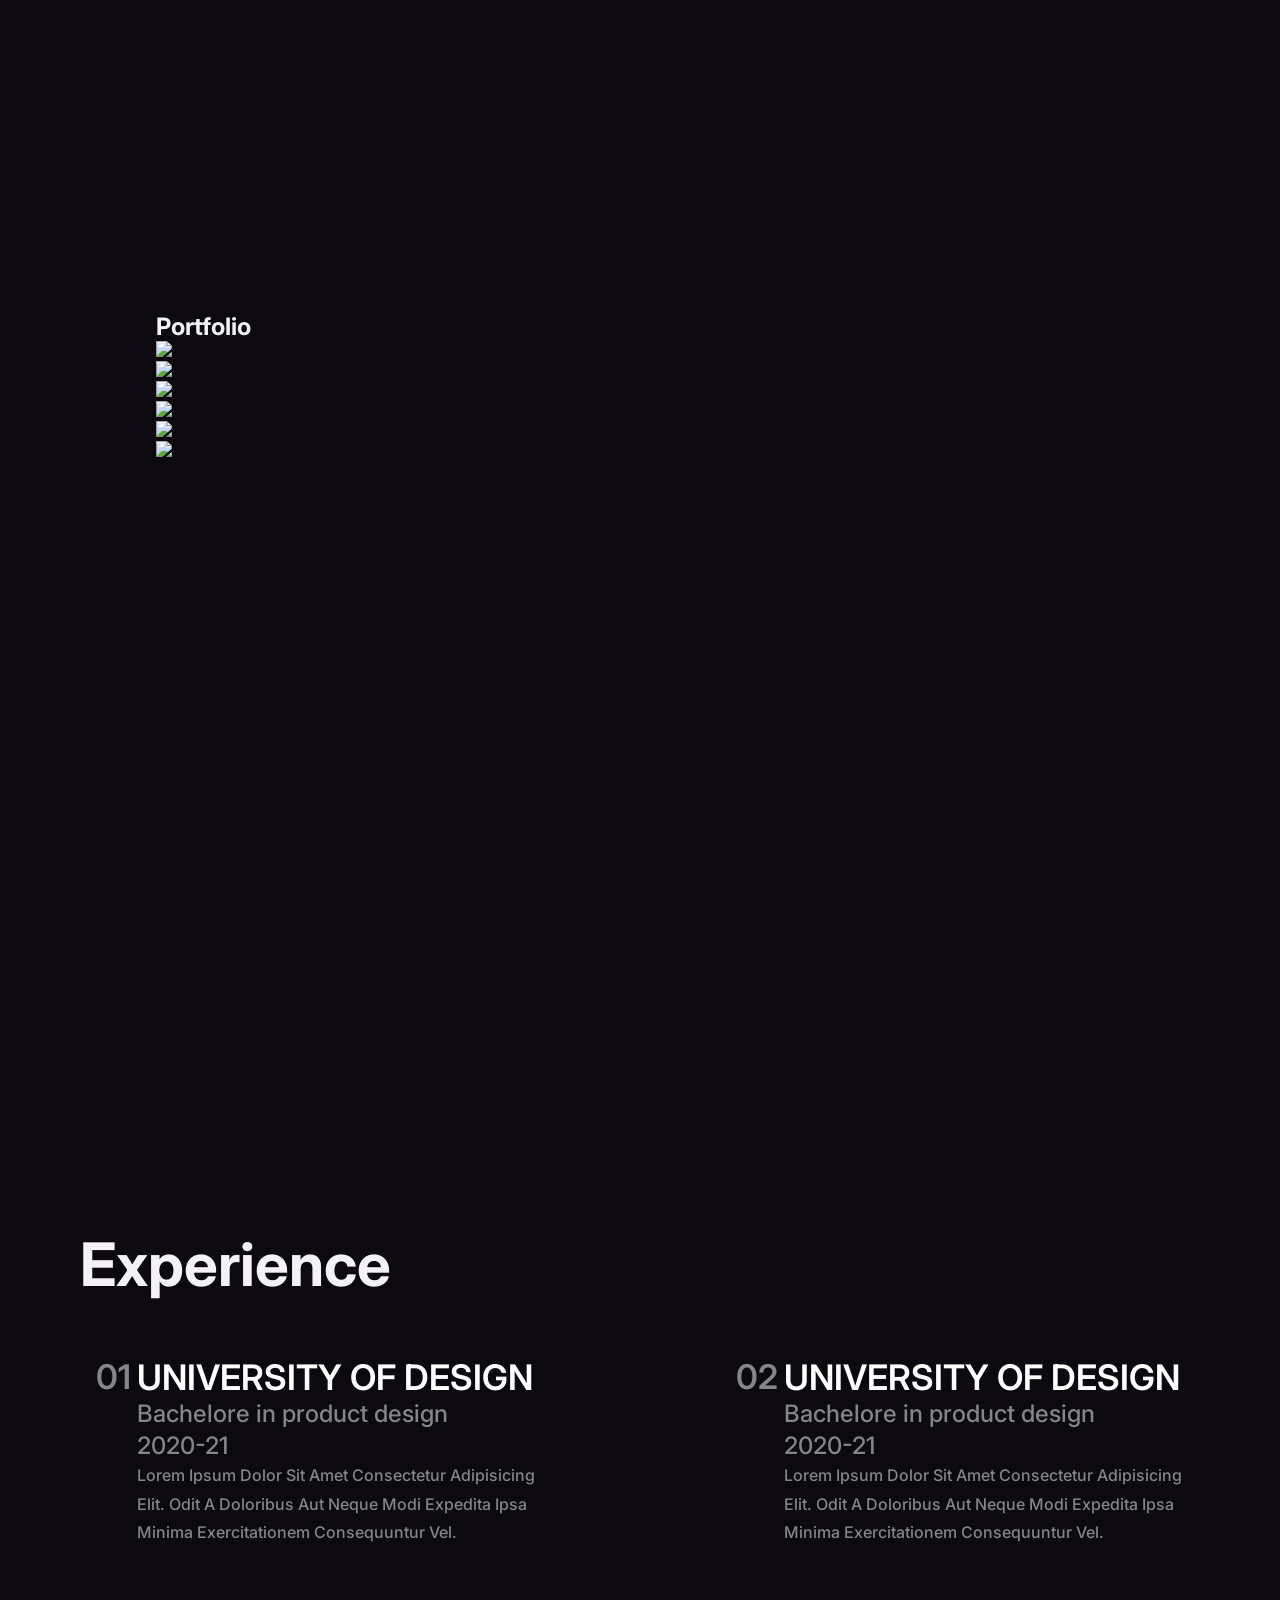
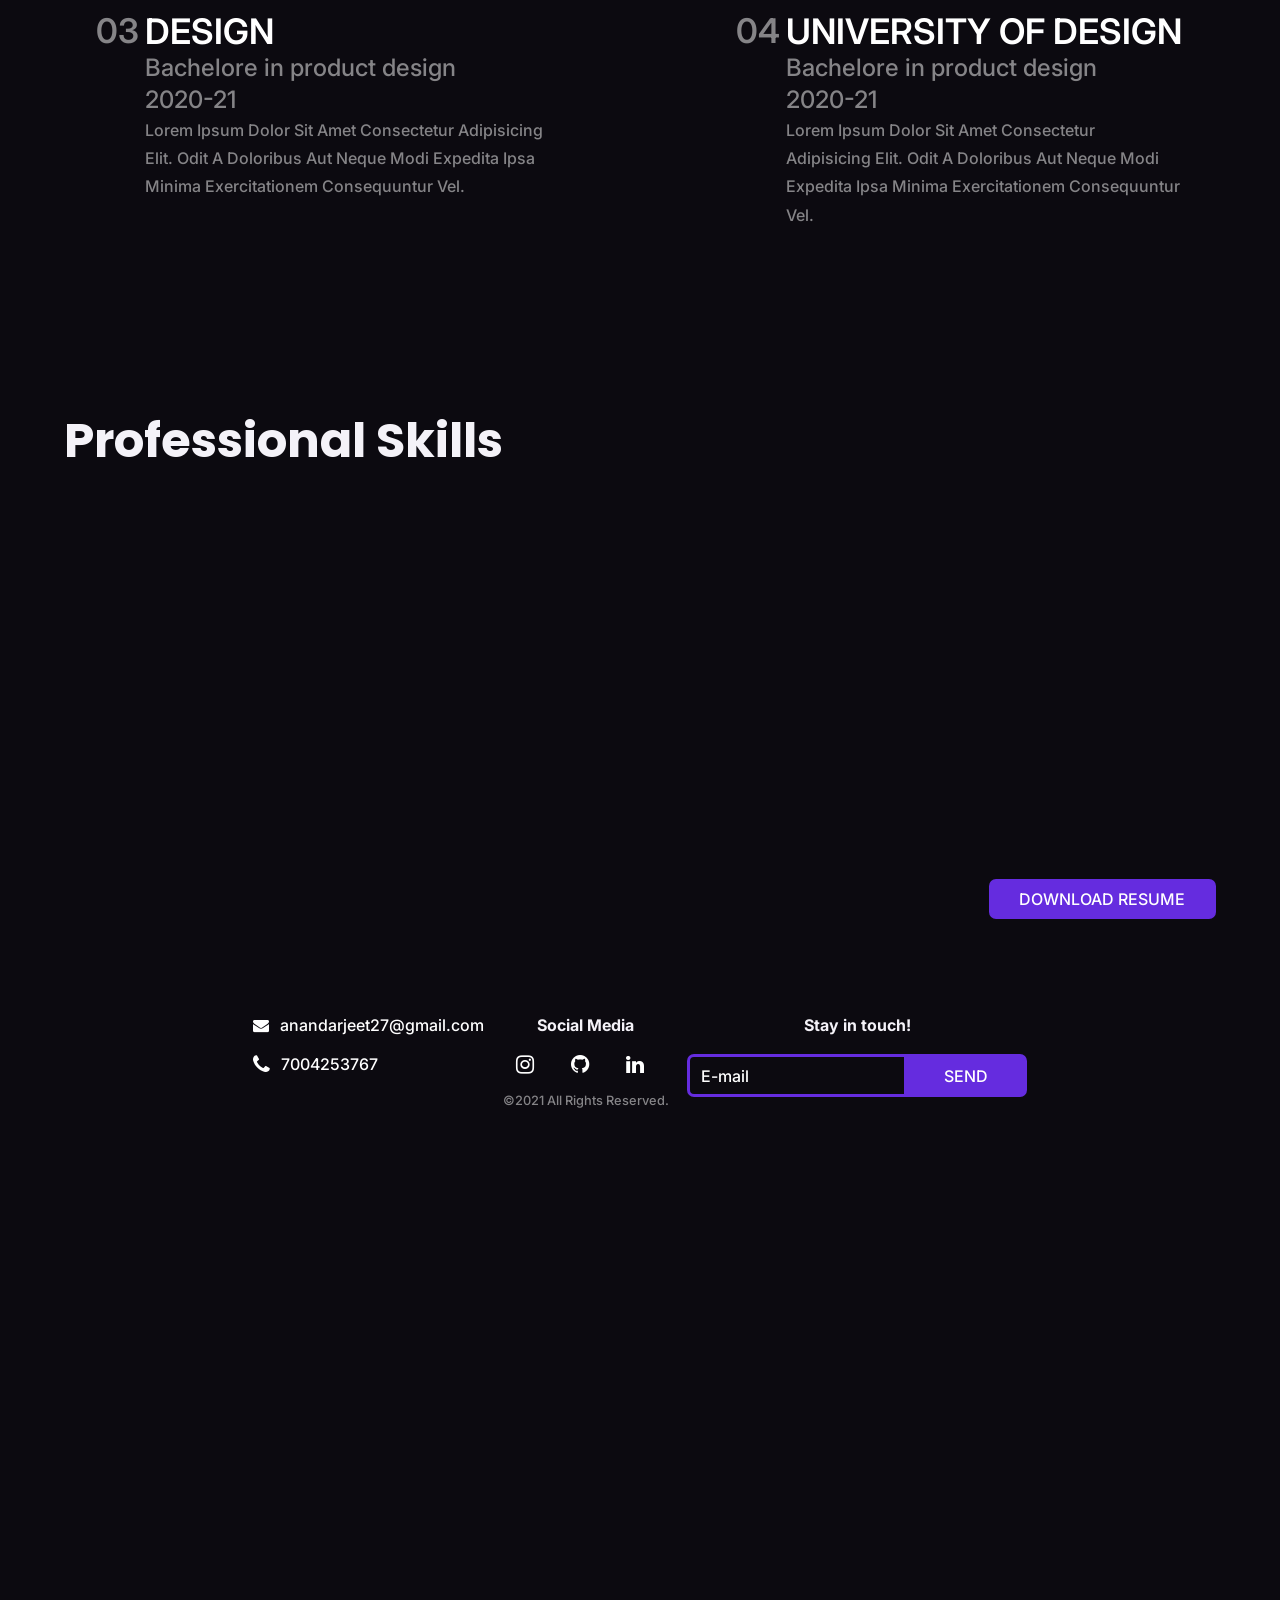
==== commit 5f0df1b4: "updated files" ====
--- a/portfolio.html
+++ b/portfolio.html
@@ -105,19 +105,91 @@
     <main>
       <!--=============== HOME ===============-->
       <section class="container section section__height" id="home">
-        <h2 class="section__title">Home</h2>
-      </section>
-
-      <!--=============== ABOUT ===============-->
-      <section class="container section section__height" id="about">
-        <h2 class="section__title">About</h2>
-      </section>
-
-      <!--=============== Portfolio ===============-->
-      <section class="container section section__height" id="portfolio">
-        <h2 class="section__title">Portfolio</h2>
-      </section>
-
+    
+      </div>
+          <div class="border">
+          <div class="content">
+            <p class="name">Arjeet</p>
+            <span class="txt-type" data-wait="1000" data-words='["Developer", "Designer", "Freelancer"]'></span><br>
+         
+            <a href="#">Hire me</a>
+          </div>
+  
+          <div class="icons">
+  
+            <div class="vl1"></div>
+            <div class="vl2"></div>
+            <a href="#" class="fa fa-behance"></a>
+            <a href="#" class="fa fa-instagram"></a>
+            <a href="#" class="fa fa-pinterest"></a>
+          </div>
+          
+        </div>
+  
+    </div>
+        </section>
+  
+        <!--=============== ABOUT ===============-->
+        <section class="container section section__height" id="about">
+          
+          <div class="About" id="About">
+        
+            <div class="About-content">
+              <div class="column left">
+                
+                    <img src="Pic1.png" alt="">
+                </div>
+                <div class="column right">
+               
+                    <div class="text-name">About me<br></div>
+                    <div class="content">Lorem ipsum dolor sit amet consectetur adipisicing <br>
+                       Quasi ut voluptatum evenie doloremque hic minus <br>
+                       alias fuga nihil dolorum quae. Explicabo illo undee <br>
+                       consequatur ipsam autem<br></div>
+          
+                       </div>
+                       <div class="img2">
+                         <img src="pic2.png" alt="">
+                       </div>
+                       <div class="img3">
+                        <img src="pic3.png" alt="">
+                      </div>
+            </div></div>
+        </section>
+  
+        <!--=============== Portfolio ===============-->
+        <section class="container section section__height" id="portfolio">
+          <h2 class="section__title">Portfolio</h2>
+          <div class="hori-slider">
+            <div class="slider-container">
+              <div class="item">
+                <img src="portfolio-img.png">
+               
+  
+              </div>
+              <div class="item">
+                <img src="portfolio-img.png">
+                
+              </div>
+              <div class="item">
+                <img src="portfolio-img.png">
+                
+              </div>
+              <div class="item">
+                <img src="portfolio-img.png">
+                
+              </div>
+              <div class="item">
+                <img src="portfolio-img.png">
+                
+              </div>
+              <div class="item">
+                <img src="portfolio-img.png">
+                
+              </div>
+            </div>
+  
+        </section>
       <!--=============== Experience ===============-->
       <section class=" section" id="experience" >
       <div class="exp-heading " >
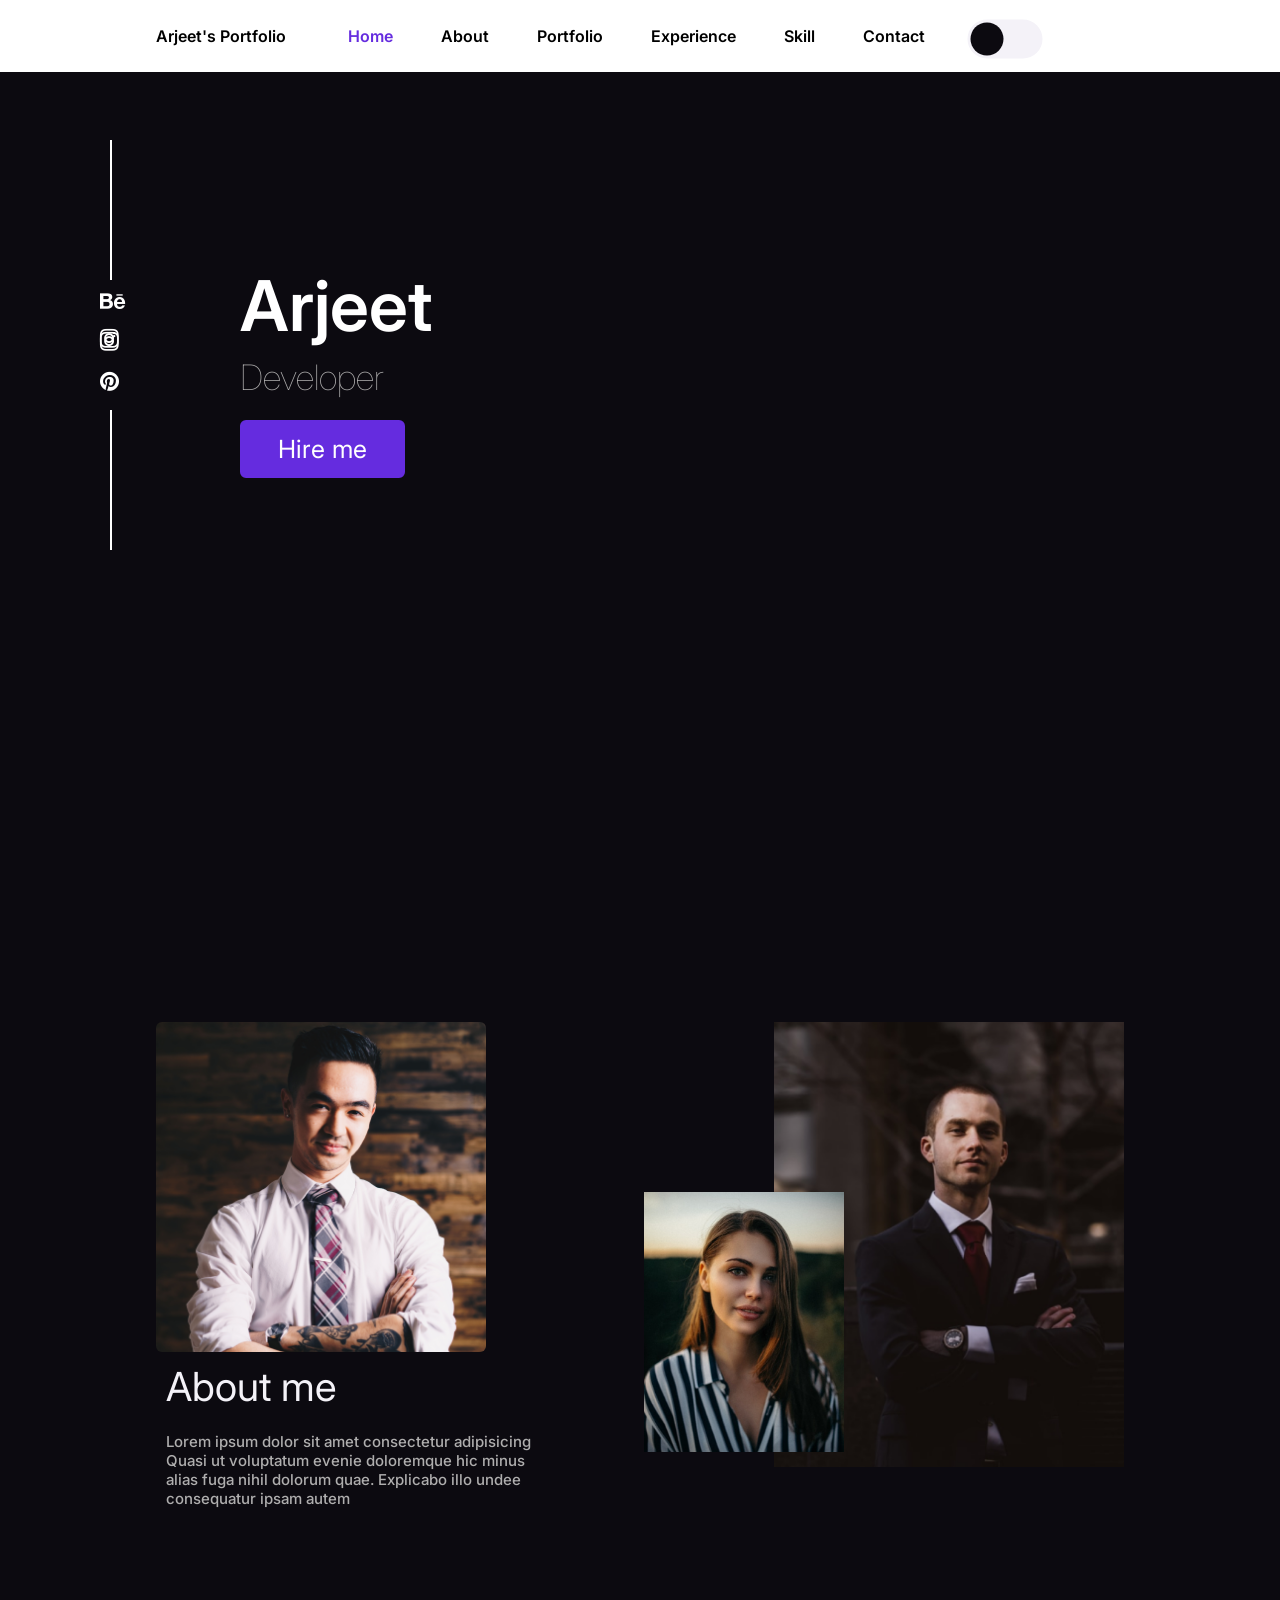
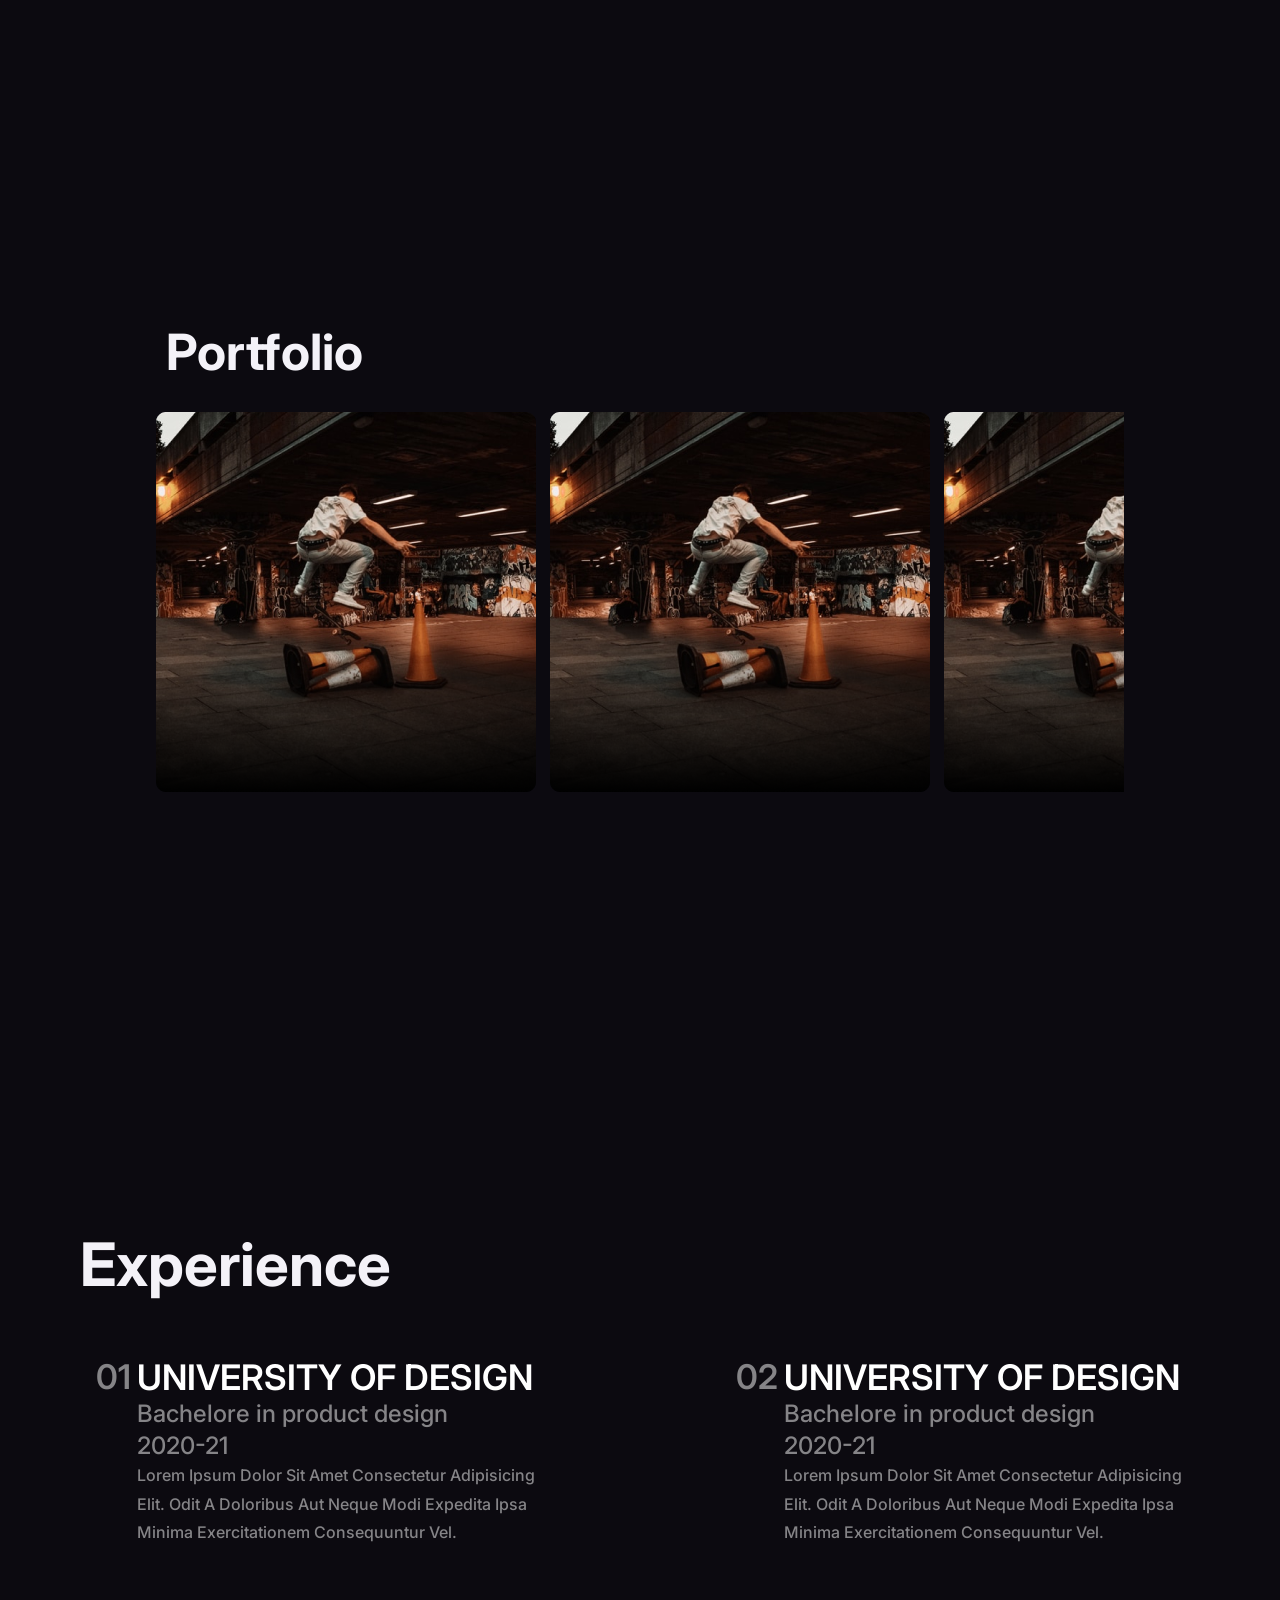
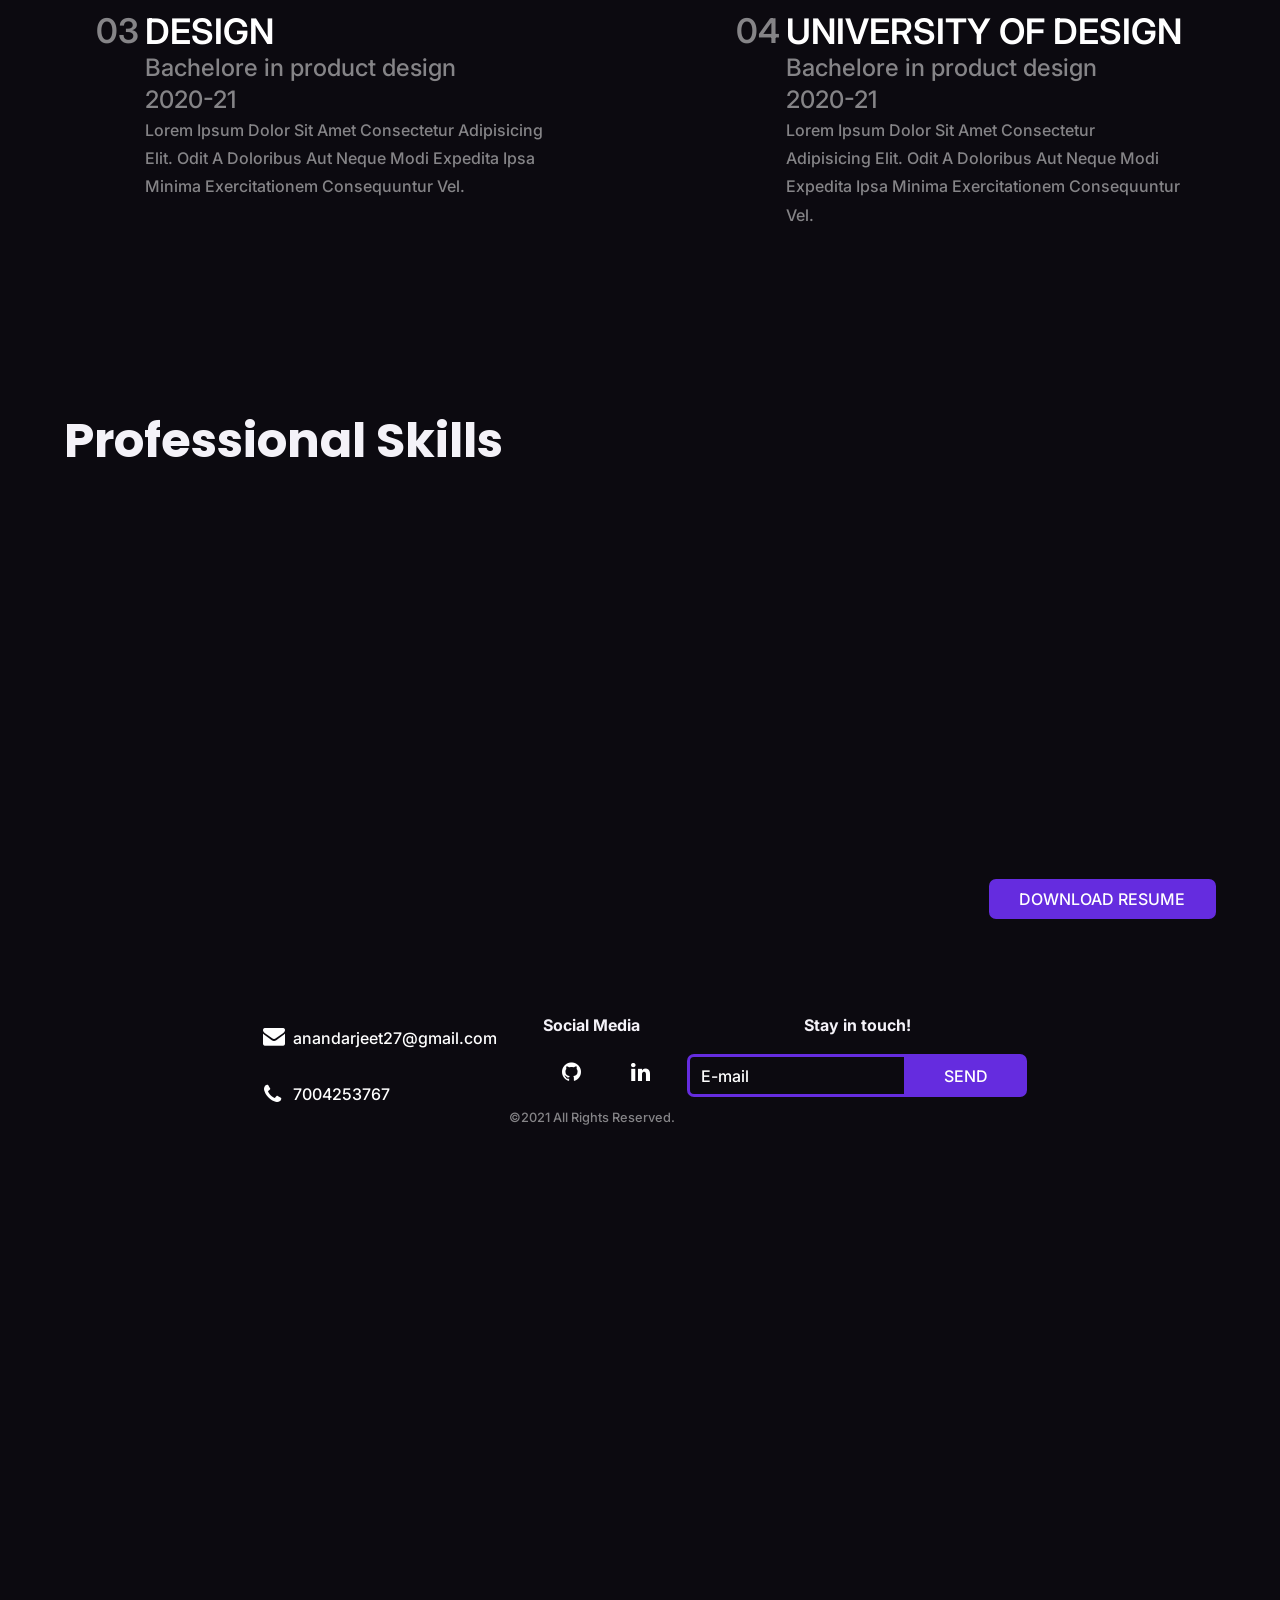
==== commit 8eb6951e: "updated css file" ====
--- a/portfolio.html
+++ b/portfolio.html
@@ -108,6 +108,7 @@
     
       </div>
           <div class="border">
+           
           <div class="content">
             <p class="name">Arjeet</p>
             <span class="txt-type" data-wait="1000" data-words='["Developer", "Designer", "Freelancer"]'></span><br>
--- a/css.css
+++ b/css.css
@@ -8,8 +8,8 @@
   /*========== Colors ==========*/
   --hue: 174;
   --sat: 63%;
-  --first-color: #652CDf;
-  --first-color-alt: #652CDf;;
+  --first-color: #652cdf;
+  --first-color-alt: #652cdf;
   --title-color: hsl(var(--hue), 12%, 15%);
   --text-color: hsl(var(--hue), 8%, 35%);
   --body-color: hsl(var(--hue), 100%, 99%);
@@ -52,17 +52,17 @@
 }
 
 body {
-    background: #0c0a10;
-    color: #f4f2f8;
-  }
-  
-  ul {
-    list-style: none;
-  }
-
-  a {
-    text-decoration: none;
-  }
+  background: #0c0a10;
+  color: #f4f2f8;
+}
+
+ul {
+  list-style: none;
+}
+
+a {
+  text-decoration: none;
+}
 
 /*=============== REUSABLE CSS CLASSES ===============*/
 .section {
@@ -102,6 +102,32 @@
   background: #f4f2f8;
   color: #0c0a10;
 }
+
+body.light .name {
+  color: black;
+}
+body.light .txt-type {
+  color: rgba(27, 27, 27, 0.938);
+}
+body.light .fa-behance {
+  color: black;
+}
+body.light .fa-instagram {
+  color: black;
+}
+body.light .fa-pinterest {
+  color: black;
+}
+body.light .fa:hover {
+  color: #652cdf;
+}
+body.light .vl1 {
+  border: 0.5px solid black;
+}
+body.light .vl2 {
+  border: 0.5px solid black;
+}
+
 body.light #resume-btn:hover {
   background: #f4f2f8;
 }
@@ -181,59 +207,57 @@
 
 /*=============== NAV ===============*/
 .nav {
-    height: var(--header-height);
-    display: flex;
-    justify-content: space-between;
-    align-items: center;
-  }
-  
-  .nav__img {
-    width: 32px;
-    border-radius: 50%;
-  }
-  
-  .nav__logo {
-    color: #000;
-    font-weight: 600;
-  }
-  
-
-  
-  .nav__list, 
-  .nav__link {
-    display: flex;
-  }
-  
-  .nav__link {
-    flex-direction: column;
-    align-items: center;
-    row-gap: 4px;
-    color: #000;
-    font-weight: 600;
-  }
-  
-  .nav__list {
-    justify-content: space-around;
-  }
-  
-  .nav__name {
-    font-size: var(--tiny-font-size);
-    /* display: none;*/ /* Minimalist design, hidden labels */
-  }
-  
-  .nav__icon {
-    font-size: 1.5rem;
-  }
-  
-  /*Active link*/
-  .active-link {
-    position: relative;
-    color: #652cdf;
-    transition: .3s;
-  }
-  
-  /* Minimalist design, active link */
-  /* .active-link::before{
+  height: var(--header-height);
+  display: flex;
+  justify-content: space-between;
+  align-items: center;
+}
+
+.nav__img {
+  width: 32px;
+  border-radius: 50%;
+}
+
+.nav__logo {
+  color: #000;
+  font-weight: 600;
+}
+
+.nav__list,
+.nav__link {
+  display: flex;
+}
+
+.nav__link {
+  flex-direction: column;
+  align-items: center;
+  row-gap: 4px;
+  color: #000;
+  font-weight: 600;
+}
+
+.nav__list {
+  justify-content: space-around;
+}
+
+.nav__name {
+  font-size: var(--tiny-font-size);
+  /* display: none;*/ /* Minimalist design, hidden labels */
+}
+
+.nav__icon {
+  font-size: 1.5rem;
+}
+
+/*Active link*/
+.active-link {
+  position: relative;
+  color: #652cdf;
+  transition: 0.3s;
+}
+
+/* Minimalist design, active link */
+/* .active-link::before{
     content: '';
     position: absolute;
     bottom: -.5rem;
@@ -242,387 +266,568 @@
     background-color: var(--first-color);
     border-radius: 50%;
   } */
-  
-  /* Change background header */
-  .scroll-header {
-    box-shadow: 0 1px 12px hsla(var(--hue), var(--sat), 15%, 0.15);
-  }
-
+
+/* Change background header */
+.scroll-header {
+  box-shadow: 0 1px 12px hsla(var(--hue), var(--sat), 15%, 0.15);
+}
+
+/*=============== HOME  =================*/
+.Home .border {
+  background-image: url();
+  background-repeat: no-repeat;
+  background-attachment: fixed;
+  background-size: cover;
+  width: 100%;
+  margin-left: 40px;
+  margin-top: 20px;
+  box-sizing: border-box;
+}
+.name {
+  font-size: 70px;
+  font-weight: 600;
+  position: absolute;
+  bottom: 130px;
+  left: 230px;
+  color: white;
+}
+.txt-type {
+  font-size: 35px;
+  position: absolute;
+  bottom: 80px;
+  left: 230px;
+  font-weight: 100;
+}
+.content a {
+  position: relative;
+  left: 230px;
+  display: inline-block;
+  background: #652cdf;
+  color: rgb(255, 255, 255);
+  font-size: 25px;
+  padding: 12px 36px;
+  font-weight: 400;
+  border-radius: 6px;
+  border: 2px solid #652cdf;
+  transition: all 0.3s ease;
+}
+.content a:hover {
+  color: #652cdf;
+  background: none;
+}
+.fa {
+  padding: 10px;
+  font-size: 22px;
+  width: 40px;
+  text-align: center;
+  text-decoration: none;
+}
+.fa:hover {
+  color: #652cdf;
+}
+.fa-behance {
+  color: white;
+  position: absolute;
+  top: 280px;
+  left: 90px;
+}
+.fa-instagram {
+  text-decoration: none;
+  color: white;
+  position: absolute;
+  top: 320px;
+  left: 90px;
+}
+.fa-pinterest {
+  color: white;
+  position: absolute;
+  top: 360px;
+  left: 90px;
+}
+.vl1 {
+  position: absolute;
+  top: 140px;
+  left: 110px;
+  border: 0.5px solid white;
+  height: 140px;
+}
+.vl2 {
+  position: absolute;
+  top: 410px;
+  left: 110px;
+  border: 0.5px solid white;
+  height: 140px;
+}
+
+/*About*/
+#About {
+  position: relative;
+  width: 100%;
+  height: 100vh;
+
+  align-items: center;
+}
+.About h2 {
+  align-items: center;
+  font-size: 30px;
+}
+
+.About .About-content .left {
+  width: 45%;
+}
+.About .About-content .left img {
+  position: absolute;
+  top: 10px;
+  height: 330px;
+  width: 330px;
+  object-fit: cover;
+  border-radius: 6px;
+}
+
+.text-name {
+  display: flex;
+  position: absolute;
+  top: 350px;
+  left: 10px;
+  font-size: 40px;
+  font-weight: 500px;
+}
+.content {
+  display: flex;
+  font-size: 15px;
+  font-weight: 500;
+  position: absolute;
+  top: 420px;
+  left: 10px;
+  color: rgb(175, 174, 174);
+}
+
+.About .img2 {
+  width: 350px;
+  height: 400vh;
+  position: absolute;
+  right: 0px;
+  top: 10px;
+}
+.About .img3 {
+  position: absolute;
+  top: 180px;
+  height: 900px;
+  width: 200px;
+  right: 280px;
+}
+
+/*Portfolio*/
+.hori-slider {
+  display: block;
+  width: 100%;
+  margin-top: 20px;
+  overflow-x: scroll;
+  box-sizing: border-box;
+  text-align: centre;
+  color: white;
+}
+
+.hori-slider::-webkit-scrollbar {
+  display: none;
+}
+.hori-slider {
+  -ms-overflow-style: none;
+}
+h2 {
+  font-size: 50px;
+  padding: 10px;
+}
+.slider-container {
+  display: block;
+  white-space: nowrap;
+}
+.item {
+  display: inline-block;
+  margin-right: 10px;
+}
 /* skills */
 
 .professional-skills {
-    display: grid;
-    height: 100%;
-    margin: 0 auto;
-  }
-  .skill-bars {
-    /* height: 100%; */
-    /* padding: 3.2rem 0; */
-    width: 90%;
-    margin: 0 auto;
-  }
-  .skill-heading {
-    font-family: Poppins;
-    font-size: 3rem;
-    font-weight: 700;
-    margin-bottom: 1.5rem;
-    align-items: left;
-  }
-  .skill-bars .bar {
-    margin: 1rem 0;
-    float: left;
-    width: 50%;
-    font-family: Inter;
-    font-weight: 700;
-    text-transform: uppercase;
-  }
-  .skill-bars .bar .info {
-    margin-bottom: 0.5rem;
-    display: flex;
-    justify-content: space-between;
-    color: #7a797c;
-  }
-  .skill-bars .bar .info span {
-    font-family: Inter;
-    font-weight: 500;
-    font-size: 1rem;
-  }
-  .skill-bars .bar .percent-bar {
-    width: 90%;
-    background: #ddd;
-    border-radius: 0 2px 2px 0;
-  }
-  .skill-bars .bar .progress-line {
-    height: 10px;
-    width: 98%;
-    background: #652cdf;
-  
-    position: relative;
-    transform: scaleX(0);
-    transform-origin: left;
-    border-radius: 0 10px 10px 0;
-    box-shadow: inset 0 1px 1px rgba(0, 0, 0, 0.05), 0 1px #652cdf;
-    -webkit-animation: animate 1s cubic-bezier(1, 0, 0.5, 1) forwards;
-    animation: animate 1s cubic-bezier(1, 0, 0.5, 1) forwards;
-  }
-
-  .percent-number {
-    margin-right: 3.4rem;
-  }
-  
-  @-webkit-keyframes animate {
-    100% {
-      transform: scaleX(1);
-    }
-  }
-  
-  @keyframes animate {
-    100% {
-      transform: scaleX(1);
-    }
-  }
-  
-  #resume-btn {
-    width: 14.2rem;
-    background-color: #652cdf;
-    color: white;
-    border-radius: 7px;
-    margin-top: 1.75rem;
-    height: 2.5rem;
-    outline: none;
-    border-style: none;
-    font-weight: 500;
-    font-family: Inter;
-    font-size: 1rem;
-    float: right;
-    margin-right: 0%;
-    text-transform: uppercase;
-  }
-  
-  #resume-btn:hover {
-    cursor: pointer;
-    background-color: #0c0a10;
-    color: #652cdf;
-    transition: all 0.3s ease-in-out;
-    border-style: solid;
-    border-color: #652cdf;
-    border-width: 3px;
-  }
-  
-  /* Experience */
-  body.light .exp-title {
-    color: #000;
-  }
-  
-  body.light .experience {
-    color: #7a797c;
-  }
-  
-  .exp-heading {
-    font-family: Poppins;
-    font-size: 2.5rem;
-    font-weight: 700;
-    margin: 1rem 5rem 1.5rem;
-    /* margin-left: 2rem;
+  display: grid;
+  height: 100%;
+  margin: 0 auto;
+}
+.skill-bars {
+  /* height: 100%; */
+  /* padding: 3.2rem 0; */
+  width: 90%;
+  margin: 0 auto;
+}
+.skill-heading {
+  font-family: Poppins;
+  font-size: 3rem;
+  font-weight: 700;
+  margin-bottom: 1.5rem;
+  align-items: left;
+}
+.skill-bars .bar {
+  margin: 1rem 0;
+  float: left;
+  width: 50%;
+  font-family: Inter;
+  font-weight: 700;
+  text-transform: uppercase;
+}
+.skill-bars .bar .info {
+  margin-bottom: 0.5rem;
+  display: flex;
+  justify-content: space-between;
+  color: #7a797c;
+}
+.skill-bars .bar .info span {
+  font-family: Inter;
+  font-weight: 500;
+  font-size: 1rem;
+}
+.skill-bars .bar .percent-bar {
+  width: 90%;
+  background: #ddd;
+  border-radius: 0 2px 2px 0;
+}
+.skill-bars .bar .progress-line {
+  height: 10px;
+  width: 98%;
+  background: #652cdf;
+
+  position: relative;
+  transform: scaleX(0);
+  transform-origin: left;
+  border-radius: 0 10px 10px 0;
+  box-shadow: inset 0 1px 1px rgba(0, 0, 0, 0.05), 0 1px #652cdf;
+  -webkit-animation: animate 1s cubic-bezier(1, 0, 0.5, 1) forwards;
+  animation: animate 1s cubic-bezier(1, 0, 0.5, 1) forwards;
+}
+
+.percent-number {
+  margin-right: 3.4rem;
+}
+
+@-webkit-keyframes animate {
+  100% {
+    transform: scaleX(1);
+  }
+}
+
+@keyframes animate {
+  100% {
+    transform: scaleX(1);
+  }
+}
+
+#resume-btn {
+  width: 14.2rem;
+  background-color: #652cdf;
+  color: white;
+  border-radius: 7px;
+  margin-top: 1.75rem;
+  height: 2.5rem;
+  outline: none;
+  border-style: none;
+  font-weight: 500;
+  font-family: Inter;
+  font-size: 1rem;
+  float: right;
+  margin-right: 0%;
+  text-transform: uppercase;
+}
+
+#resume-btn:hover {
+  cursor: pointer;
+  background-color: #0c0a10;
+  color: #652cdf;
+  transition: all 0.3s ease-in-out;
+  border-style: solid;
+  border-color: #652cdf;
+  border-width: 3px;
+}
+
+/* Experience */
+body.light .exp-title {
+  color: #000;
+}
+
+body.light .experience {
+  color: #7a797c;
+}
+
+.exp-heading {
+  font-family: Poppins;
+  font-size: 2.5rem;
+  font-weight: 700;
+  margin: 1rem 5rem 1.5rem;
+  /* margin-left: 2rem;
     margin-right: 2rem; 
     margin-top: 2rem;
     margin-bottom: 1.5rem; */
-    align-items: left;
-    /* padding: 4rem 5rem 2rem; */
-  }
-  
-  .experience {
-    display: flex;
-    justify-content: space-between;
-    align-items: space-between;
-    /* padding: 0 4rem; */
-    flex-wrap: wrap;
-  }
-  
-  .exp-main {
-    display: flex;
-    /* flex-direction: column; */
-    padding: 2rem 6rem;
-    width: 50%;
-  }
-  
-  .exp-num {
-    font-family: Inter;
-    font-style: normal;
-    font-weight: 600;
-    font-size: 34px;
-    line-height: 41px;
-    text-transform: uppercase;
-    color: #858487;
-    padding-right: 0.4rem;
-  }
-  
-  .exp-title {
-    font-family: Inter;
-    font-style: normal;
-    font-weight: 600;
-    font-size: 2.2rem;
-    text-transform: uppercase;
-    color: #ffffff;
-  }
-  
-  .exp-subtitle {
-    font-family: Inter;
-    font-style: normal;
-    font-weight: 500;
-    font-size: 1.5rem;
-    line-height: 132.02%;
-    color: #858487;
-  }
-  
-  .exp-des {
-    font-family: Inter;
-    font-style: normal;
-    font-weight: 500;
-    font-size: 1rem;
-    /* or 28px */
-    text-transform: capitalize;
-    line-height: 177.52%;
-    color: #858487;
-  }
-  
-  /* footer */
-  .footer-container {
-    padding: 4rem 0 2rem 0;
-  }
-
-  .footer-height{
-      height: 75vh;
-  }
-  
-  .footer {
-    width: 80%;
-    display: flex;
-    justify-content: space-between;
-    align-items: space-between;
-    flex-wrap: wrap;
-    margin: 0 auto;
-  }
-  
-  .footer-heading {
-    display: flex;
-    flex-direction: column;
-    align-items: space-between;
-    /* margin-right: 5rem; */
-    font-family: Inter;
-    font-weight: 500;
-    font-size: 1rem;
-  }
-  
-  .footer-image {
-    display: flex;
-    flex-direction: row;
-    justify-content: space-around;
-  }
-  
-  .footer-heading a {
-    text-decoration: none;
-    color: white;
-    margin-bottom: 0.5rem;
-  }
-  
-  .footer-1 a {
-    margin-bottom: 1.2rem;
-  }
-  
-  .footer-2 a {
-    margin-bottom: 1.2rem;
-  }
-  .footer-heading a:hover {
-    color: #652cdf;
-    transition: 0.3s ease-out;
-  }
-  .copyright {
-    color: #858487;
-    font-size: 0.8rem;
-  }
-  
-  #footer-email {
-    width: 220px;
-    border-radius: 7px 0 0 7px;
-    height: 43px;
-    outline: none;
-    border-style: solid;
-    border-width: 3px;
-    border-color: #652cdf;
-    font-weight: 500;
-    font-family: Inter;
-    font-size: 1rem;
-    background-color: #0c0a10;
-    color: white;
-  }
-  
-  h4 {
-    font-size: 1rem;
-    margin-bottom: 1.2rem;
-    text-align: center;
-  }
-  
-  .fa {
-    padding-right: 0.7rem;
-  }
-  
-  #footer-email::-webkit-input-placeholder {
-    padding-left: 11px;
-    font-size: 1rem;
-    font-weight: 500;
-    font-family: Inter;
-    color: white;
-  }
-  
-  #footer-email::-moz-placeholder {
-    padding-left: 11px;
-    font-size: 1rem;
-    font-weight: 500;
-    font-family: Inter;
-    color: white;
-  }
-  
-  #footer-email:-ms-input-placeholder {
-    padding-left: 11px;
-    font-size: 1rem;
-    font-weight: 500;
-    font-family: Inter;
-    color: white;
-  }
-  
-  #footer-email::-ms-input-placeholder {
-    padding-left: 11px;
-    font-size: 1rem;
-    font-weight: 500;
-    font-family: Inter;
-    color: white;
-  }
-  
-  #footer-email::placeholder {
-    padding-left: 11px;
-    font-size: 1rem;
-    font-weight: 500;
-    font-family: Inter;
-    color: white;
-  }
-  
-  #footer-email-btn {
-    width: 123px;
-    background-color: #652cdf;
-    color: white;
-    border-radius: 0 7px 7px 0;
-    margin-left: -7px;
-    height: 43px;
-    outline: none;
-    border-style: solid;
-    border-width: 3px;
-    border-color: #652cdf;
-    font-weight: 500;
-    font-family: Inter;
-    font-size: 1rem;
-  }
-  
-  #footer-email-btn:hover {
-    cursor: pointer;
-    background-color: #0c0a10;
-    color: #652cdf;
-    transition: all 0.3s ease-in-out;
-    border-style: solid;
-    border-color: #652cdf;
-    border-width: 3px;
-  }
-  
-  
-  /*=============== MEDIA QUERIES ===============*/
-  
-
+  align-items: left;
+  /* padding: 4rem 5rem 2rem; */
+}
+
+.experience {
+  display: flex;
+  justify-content: space-between;
+  align-items: space-between;
+  /* padding: 0 4rem; */
+  flex-wrap: wrap;
+}
+
+.exp-main {
+  display: flex;
+  /* flex-direction: column; */
+  padding: 2rem 6rem;
+  width: 50%;
+}
+
+.exp-num {
+  font-family: Inter;
+  font-style: normal;
+  font-weight: 600;
+  font-size: 34px;
+  line-height: 41px;
+  text-transform: uppercase;
+  color: #858487;
+  padding-right: 0.4rem;
+}
+
+.exp-title {
+  font-family: Inter;
+  font-style: normal;
+  font-weight: 600;
+  font-size: 2.2rem;
+  text-transform: uppercase;
+  color: #ffffff;
+}
+
+.exp-subtitle {
+  font-family: Inter;
+  font-style: normal;
+  font-weight: 500;
+  font-size: 1.5rem;
+  line-height: 132.02%;
+  color: #858487;
+}
+
+.exp-des {
+  font-family: Inter;
+  font-style: normal;
+  font-weight: 500;
+  font-size: 1rem;
+  /* or 28px */
+  text-transform: capitalize;
+  line-height: 177.52%;
+  color: #858487;
+}
+
+/* footer */
+.footer-container {
+  padding: 4rem 0 2rem 0;
+}
+
+.footer-height {
+  height: 75vh;
+}
+
+.footer {
+  width: 80%;
+  display: flex;
+  justify-content: space-between;
+  align-items: space-between;
+  flex-wrap: wrap;
+  margin: 0 auto;
+}
+
+.footer-heading {
+  display: flex;
+  flex-direction: column;
+  align-items: space-between;
+  /* margin-right: 5rem; */
+  font-family: Inter;
+  font-weight: 500;
+  font-size: 1rem;
+}
+
+.footer-image {
+  display: flex;
+  flex-direction: row;
+  justify-content: space-around;
+}
+
+.footer-heading a {
+  text-decoration: none;
+  color: white;
+  margin-bottom: 0.5rem;
+}
+
+.footer-1 a {
+  margin-bottom: 1.2rem;
+}
+
+.footer-2 a {
+  margin-bottom: 1.2rem;
+}
+.footer-heading a:hover {
+  color: #652cdf;
+  transition: 0.3s ease-out;
+}
+.copyright {
+  color: #858487;
+  font-size: 0.8rem;
+}
+
+#footer-email {
+  width: 220px;
+  border-radius: 7px 0 0 7px;
+  height: 43px;
+  outline: none;
+  border-style: solid;
+  border-width: 3px;
+  border-color: #652cdf;
+  font-weight: 500;
+  font-family: Inter;
+  font-size: 1rem;
+  background-color: #0c0a10;
+  color: white;
+}
+
+h4 {
+  font-size: 1rem;
+  margin-bottom: 1.2rem;
+  text-align: center;
+}
+
+.fa {
+  padding-right: 0.7rem;
+}
+
+#footer-email::-webkit-input-placeholder {
+  padding-left: 11px;
+  font-size: 1rem;
+  font-weight: 500;
+  font-family: Inter;
+  color: white;
+}
+
+#footer-email::-moz-placeholder {
+  padding-left: 11px;
+  font-size: 1rem;
+  font-weight: 500;
+  font-family: Inter;
+  color: white;
+}
+
+#footer-email:-ms-input-placeholder {
+  padding-left: 11px;
+  font-size: 1rem;
+  font-weight: 500;
+  font-family: Inter;
+  color: white;
+}
+
+#footer-email::-ms-input-placeholder {
+  padding-left: 11px;
+  font-size: 1rem;
+  font-weight: 500;
+  font-family: Inter;
+  color: white;
+}
+
+#footer-email::placeholder {
+  padding-left: 11px;
+  font-size: 1rem;
+  font-weight: 500;
+  font-family: Inter;
+  color: white;
+}
+
+#footer-email-btn {
+  width: 123px;
+  background-color: #652cdf;
+  color: white;
+  border-radius: 0 7px 7px 0;
+  margin-left: -7px;
+  height: 43px;
+  outline: none;
+  border-style: solid;
+  border-width: 3px;
+  border-color: #652cdf;
+  font-weight: 500;
+  font-family: Inter;
+  font-size: 1rem;
+}
+
+#footer-email-btn:hover {
+  cursor: pointer;
+  background-color: #0c0a10;
+  color: #652cdf;
+  transition: all 0.3s ease-in-out;
+  border-style: solid;
+  border-color: #652cdf;
+  border-width: 3px;
+}
+
+/*=============== MEDIA QUERIES ===============*/
 
 /*=============== MEDIA QUERIES ===============*/
 /* For small devices */
 /* Remove if you choose, the minimalist design */
 @media screen and (max-width: 320px) {
-    .nav__name {
-      display: none;
-    }
-  }
-  
-  /* For medium devices */
-  @media screen and (min-width: 576px) {
-    .nav__list {
-      justify-content: center;
-      column-gap: 3rem;
-    }
-  }
-  
-  @media screen and (max-width: 797px) {
-    .nav__menu {
-      position: fixed;
-      bottom: 0;
-      left: 0;
-      background-color: var(--container-color);
-      box-shadow: 0 -1px 12px hsla(var(--hue), var(--sat), 15%, 0.15);
-      width: 100%;
-      height: 4rem;
-      padding: 0 1rem;
-      display: grid;
-      align-content: center;
-      border-radius: 1.25rem 1.25rem 0 0;
-      transition: .4s;
-    }
-
-    .theme{
-        position: fixed;
-        right: 0;
-        transition: .4s;
-
-    }
-    .nav__link:hover {
-        color: var(--first-color);
-      }
-    
-      /* First design, remove if you choose the minimalist design */
-      /* .active-link::before {
+  .nav__name {
+    display: none;
+  }
+}
+
+/* For medium devices */
+@media screen and (min-width: 576px) {
+  .nav__list {
+    justify-content: center;
+    column-gap: 3rem;
+  }
+}
+
+@media screen and (max-width: 797px) {
+  .nav__menu {
+    position: fixed;
+    bottom: 0;
+    left: 0;
+    background-color: var(--container-color);
+    box-shadow: 0 -1px 12px hsla(var(--hue), var(--sat), 15%, 0.15);
+    width: 100%;
+    height: 4rem;
+    padding: 0 1rem;
+    display: grid;
+    align-content: center;
+    border-radius: 1.25rem 1.25rem 0 0;
+    transition: 0.4s;
+  }
+
+  .theme {
+    position: fixed;
+    right: 0;
+    transition: 0.4s;
+  }
+  .nav__link:hover {
+    color: var(--first-color);
+  }
+
+  .About {
+    position: absolute;
+    left: 40px;
+  }
+  .About .img2 {
+    display: none;
+  }
+  .About .img3 {
+    display: none;
+  }
+
+  /* First design, remove if you choose the minimalist design */
+  /* .active-link::before {
         content: '';
         position: absolute;
         bottom: -.5rem;
@@ -631,35 +836,34 @@
         background-color: var(--first-color);
         border-radius: 50%;
       } */
-
-  }
-
-  @media screen and (min-width: 797px) {
-    body {
-      margin: 0;
-    }
-    .section {
-      padding: 7rem 0 2rem;
-    }
-    .nav {
-      height: calc(var(--header-height) + 1.5rem); /* 4.5rem */
-    }
-    .nav__img {
-      display: none;
-    }
-    .nav__icon {
-      display: none;
-    }
-    .nav__name {
-      font-size: var(--normal-font-size);
-      /* display: block; */ /* Minimalist design, visible labels */
-    }
-    .nav__link:hover {
-      color: var(--first-color);
-    }
-  
-    /* First design, remove if you choose the minimalist design */
-    /* .active-link::before {
+}
+
+@media screen and (min-width: 797px) {
+  body {
+    margin: 0;
+  }
+  .section {
+    padding: 7rem 0 2rem;
+  }
+  .nav {
+    height: calc(var(--header-height) + 1.5rem); /* 4.5rem */
+  }
+  .nav__img {
+    display: none;
+  }
+  .nav__icon {
+    display: none;
+  }
+  .nav__name {
+    font-size: var(--normal-font-size);
+    /* display: block; */ /* Minimalist design, visible labels */
+  }
+  .nav__link:hover {
+    color: var(--first-color);
+  }
+
+  /* First design, remove if you choose the minimalist design */
+  /* .active-link::before {
       content: '';
       position: absolute;
       bottom: -0.5rem;
@@ -668,151 +872,148 @@
       background-color: var(--first-color);
       border-radius: 50%;
     } */
-    
-    /* Minimalist design */
-     /* .active-link::before{ 
+
+  /* Minimalist design */
+  /* .active-link::before{ 
         bottom: -.75rem;
     } */
-  }
-  
-  /* For large devices */
-  @media screen and (min-width: 1024px) {
-    .container {
-      margin-left: auto;
-      margin-right: auto;
-    }
-  }
-  
-  @media screen and (max-width: 1280px) {
-    .footer-email {
-      margin-top: 4rem;
-    }
-    .percent-number{
-      margin-right: 3rem;
-    }
-  }
-  
-  @media screen and (max-width: 944px) {
-    .footer-3 {
-      display: block;
-      margin-left: auto;
-      margin-right: auto;
-    }
-    .percent-number{
-      margin-right: 2.5rem;
-    }
-  
-    #footer-email-btn {
-      margin-bottom: 2rem;
-    }
-    .stay {
-      margin-top: 2.5rem;
-    }
-  }
-  
-  @media screen and (max-width: 1070px) {
-    .percent-number{
-      margin-right: 2.6rem;
-    }
-  }
-  
-  
-  @media screen and (max-width: 870px) {
-    .percent-number{
-      margin-right: 1.8rem;
-    }
-        .experience {
-          flex-direction: column;
-          width: 100%;
-        }
-        .exp-main{
-            width:100%;
-            margin-right: 6rem;
-        }
-  }
-  
-  @media screen and (max-width: 660px) {
-    .percent-number{
-      margin-right: 0rem;
-    }
-    .skill-bars .bar{
-      width: 100%;
-    }
-    .skill-bars .bar .progress-line{
-      height: 10px;
-      width: 100%;
-    }
-    .skill-bars .bar .percent-bar{
-      width: 100%;
-  
-      border-radius: 0 2px 2px 0;
-    
-    }
-  }
-  
-  @media screen and (max-width: 519px) {
-    .footer,
-    .footer-heading .footer-2 {
-      align-items: center;
-      justify-content: center;
-    }
-    .percent-number{
-      margin-right: 0rem;
-    }
-  
-    h4 {
-      margin-top: 4rem;
-    }
-  
-    .stay {
-      margin-top: 4rem;
-    }
-    #footer-email-btn {
-      margin-bottom: 1rem;
-    }
-  }
-  
-  @media screen and (max-width: 488px) {
-    #footer-email {
-      width: 100%;
-      border-radius: 7px;
-    }
-  
-    .percent-number{
-      margin-right: 0rem;
-    }
-    #footer-email-btn {
-      border-radius: 7px;
-      margin: 1rem auto 1rem;
-      display: block;
-      margin-left: auto;
-      margin-right: auto;
-    }
-  }
-  
-  @media screen and (max-width: 310px) {
-    #footer-email::-webkit-input-placeholder {
-      font-size: 0.7rem;
-    }
-    #footer-email::-moz-placeholder {
-      font-size: 0.7rem;
-    }
-    #footer-email:-ms-input-placeholder {
-      font-size: 0.7rem;
-    }
-    #footer-email::-ms-input-placeholder {
-      font-size: 0.7rem;
-    }
-    .footer-heading,
-    h4,
-    .copyright,
-    #footer-email::placeholder,
-    #footer-email-btn {
-      font-size: 0.7rem;
-    }
-  
-    .percent-number{
-      margin-right: 0rem;
-    }
-  }
-  +}
+
+/* For large devices */
+@media screen and (min-width: 1024px) {
+  .container {
+    margin-left: auto;
+    margin-right: auto;
+  }
+}
+
+@media screen and (max-width: 1280px) {
+  .footer-email {
+    margin-top: 4rem;
+  }
+  .percent-number {
+    margin-right: 3rem;
+  }
+}
+
+@media screen and (max-width: 944px) {
+  .footer-3 {
+    display: block;
+    margin-left: auto;
+    margin-right: auto;
+  }
+  .percent-number {
+    margin-right: 2.5rem;
+  }
+
+  #footer-email-btn {
+    margin-bottom: 2rem;
+  }
+  .stay {
+    margin-top: 2.5rem;
+  }
+}
+
+@media screen and (max-width: 1070px) {
+  .percent-number {
+    margin-right: 2.6rem;
+  }
+}
+
+@media screen and (max-width: 870px) {
+  .percent-number {
+    margin-right: 1.8rem;
+  }
+  .experience {
+    flex-direction: column;
+    width: 100%;
+  }
+  .exp-main {
+    width: 100%;
+    margin-right: 6rem;
+  }
+}
+
+@media screen and (max-width: 660px) {
+  .percent-number {
+    margin-right: 0rem;
+  }
+  .skill-bars .bar {
+    width: 100%;
+  }
+  .skill-bars .bar .progress-line {
+    height: 10px;
+    width: 100%;
+  }
+  .skill-bars .bar .percent-bar {
+    width: 100%;
+
+    border-radius: 0 2px 2px 0;
+  }
+}
+
+@media screen and (max-width: 519px) {
+  .footer,
+  .footer-heading .footer-2 {
+    align-items: center;
+    justify-content: center;
+  }
+  .percent-number {
+    margin-right: 0rem;
+  }
+
+  h4 {
+    margin-top: 4rem;
+  }
+
+  .stay {
+    margin-top: 4rem;
+  }
+  #footer-email-btn {
+    margin-bottom: 1rem;
+  }
+}
+
+@media screen and (max-width: 488px) {
+  #footer-email {
+    width: 100%;
+    border-radius: 7px;
+  }
+
+  .percent-number {
+    margin-right: 0rem;
+  }
+  #footer-email-btn {
+    border-radius: 7px;
+    margin: 1rem auto 1rem;
+    display: block;
+    margin-left: auto;
+    margin-right: auto;
+  }
+}
+
+@media screen and (max-width: 310px) {
+  #footer-email::-webkit-input-placeholder {
+    font-size: 0.7rem;
+  }
+  #footer-email::-moz-placeholder {
+    font-size: 0.7rem;
+  }
+  #footer-email:-ms-input-placeholder {
+    font-size: 0.7rem;
+  }
+  #footer-email::-ms-input-placeholder {
+    font-size: 0.7rem;
+  }
+  .footer-heading,
+  h4,
+  .copyright,
+  #footer-email::placeholder,
+  #footer-email-btn {
+    font-size: 0.7rem;
+  }
+
+  .percent-number {
+    margin-right: 0rem;
+  }
+}
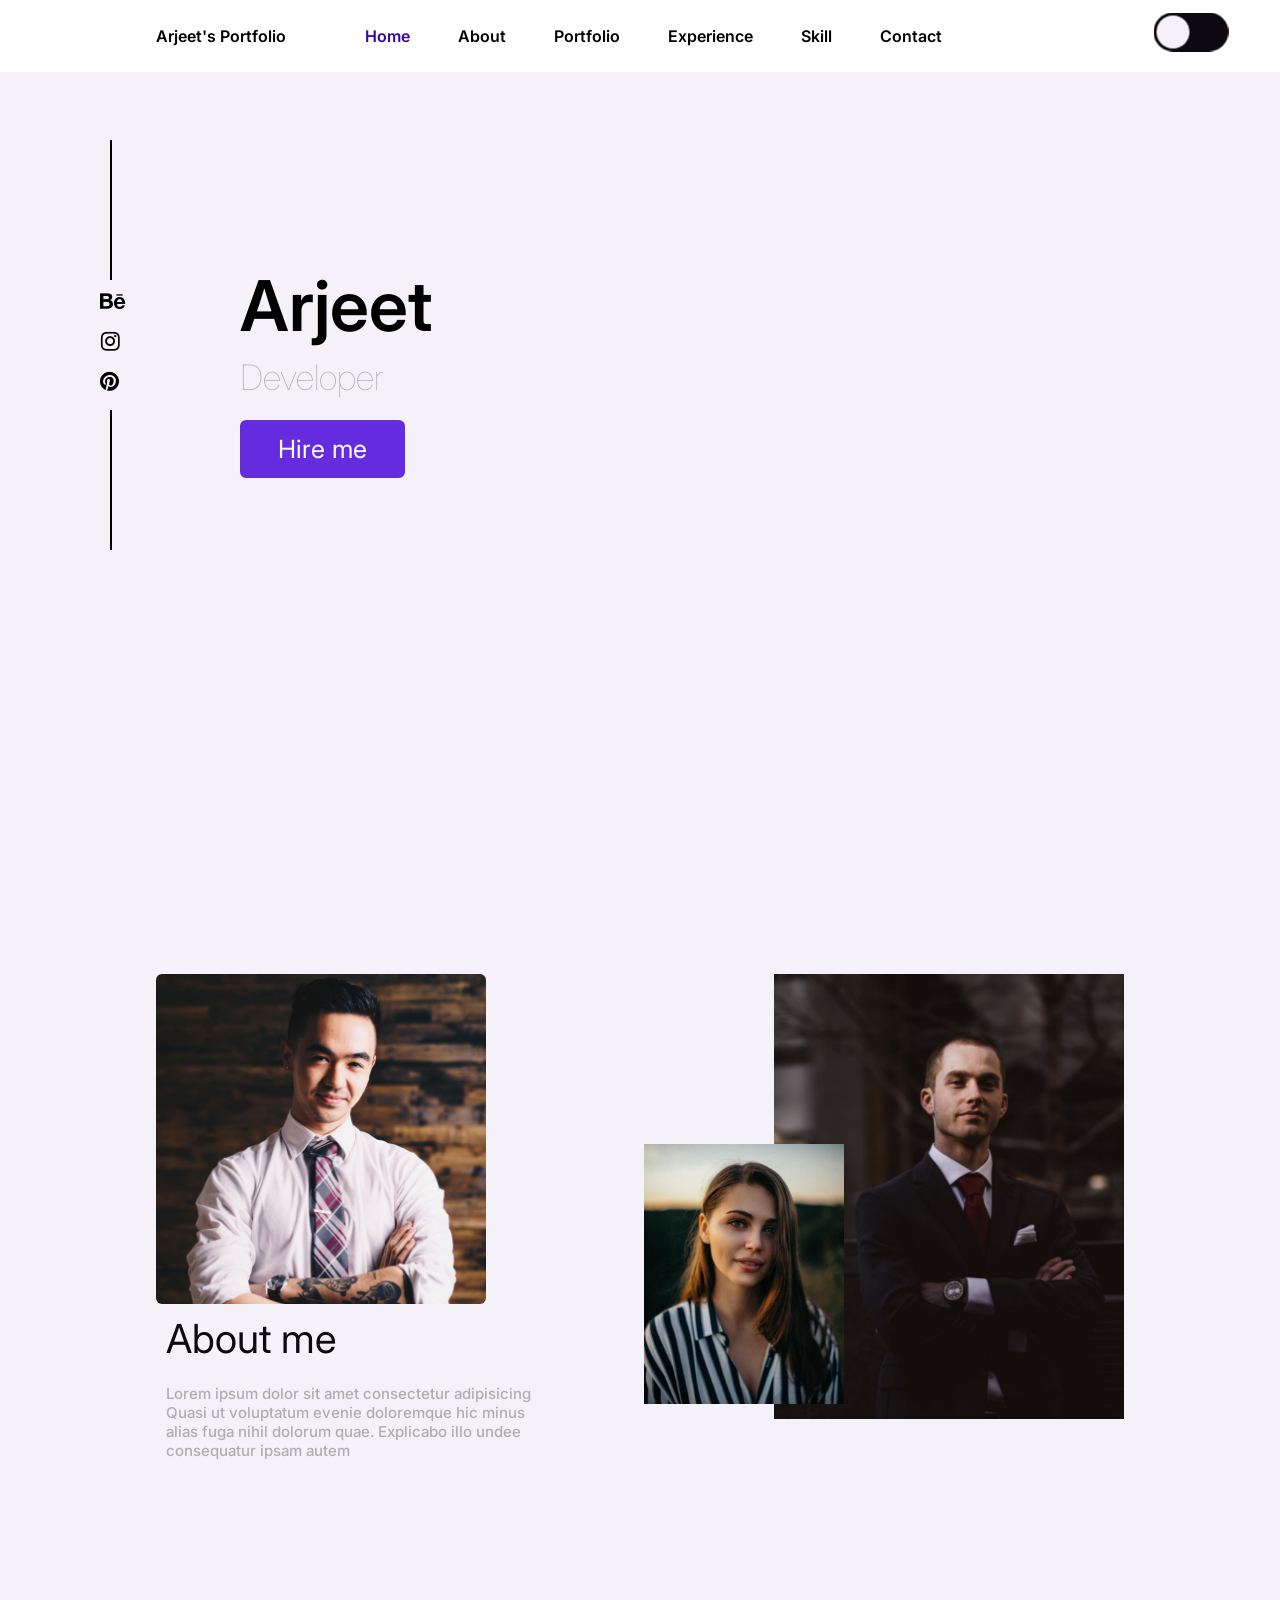
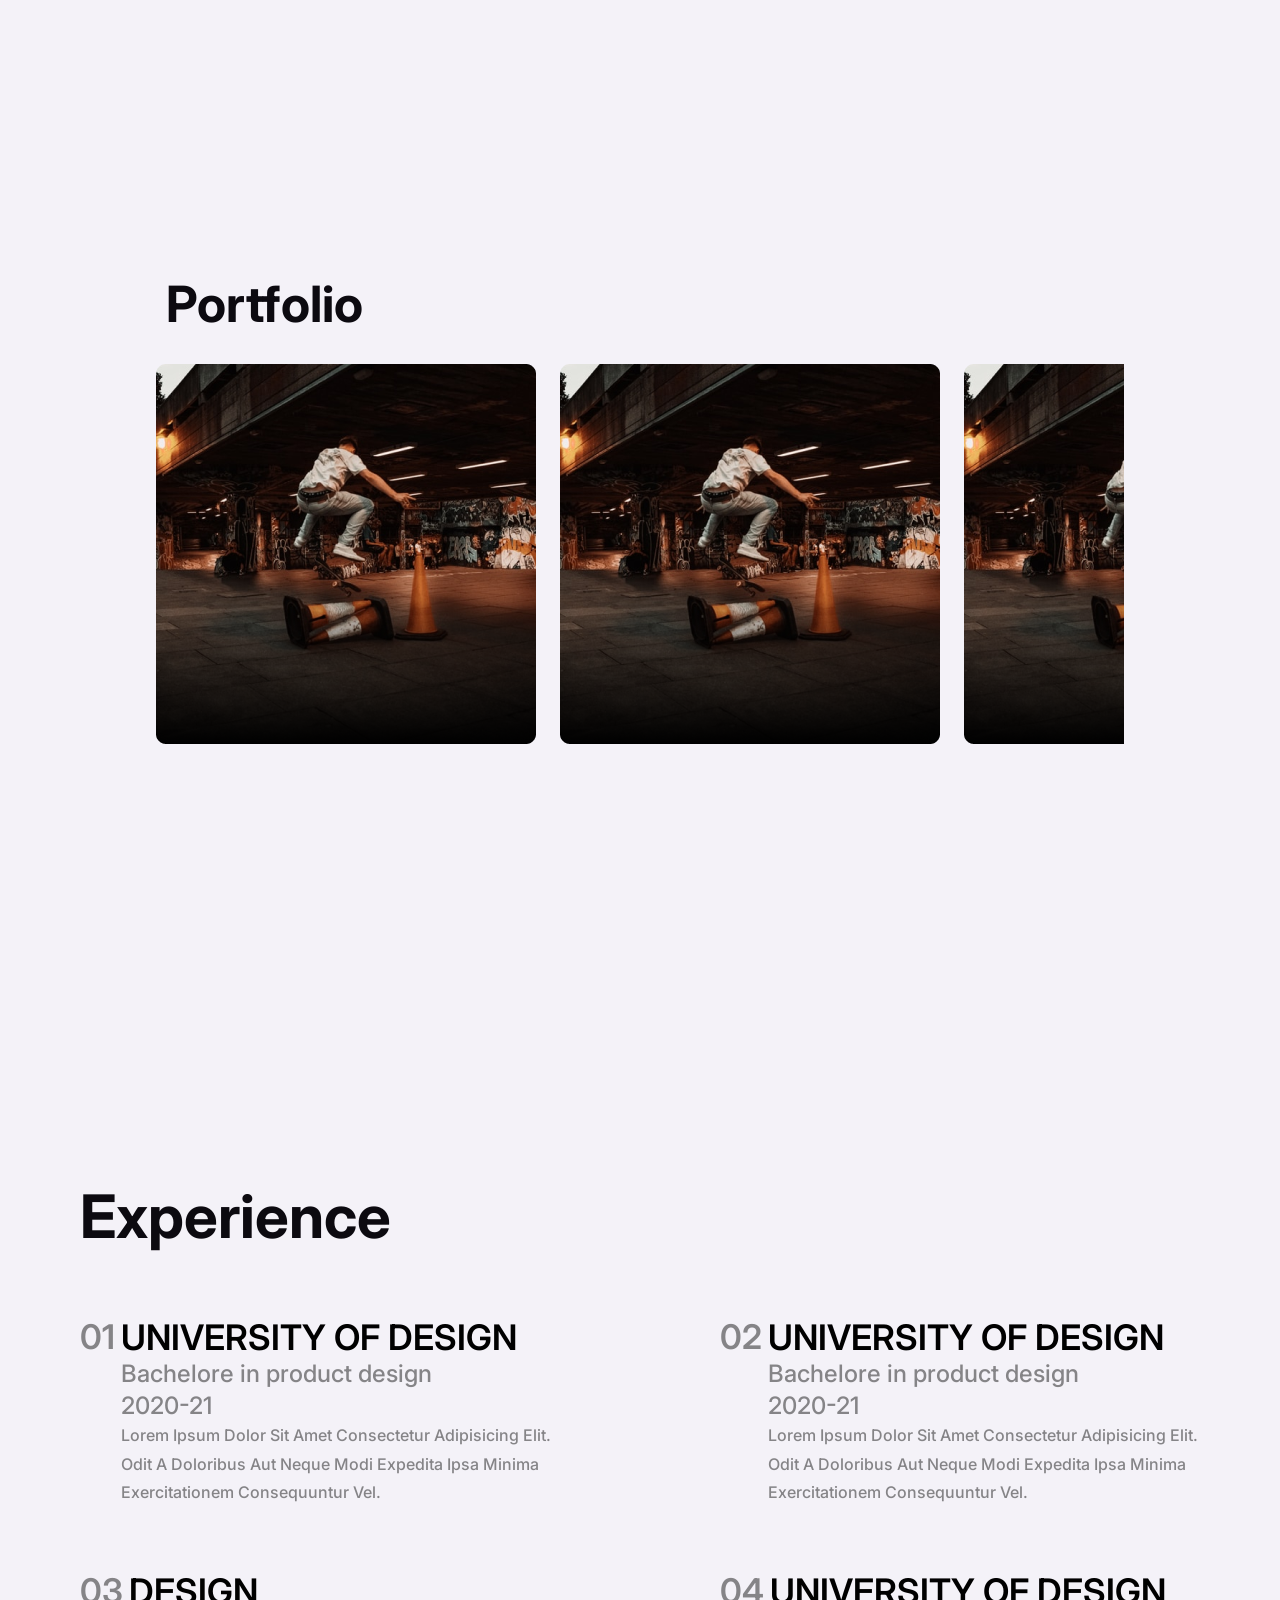
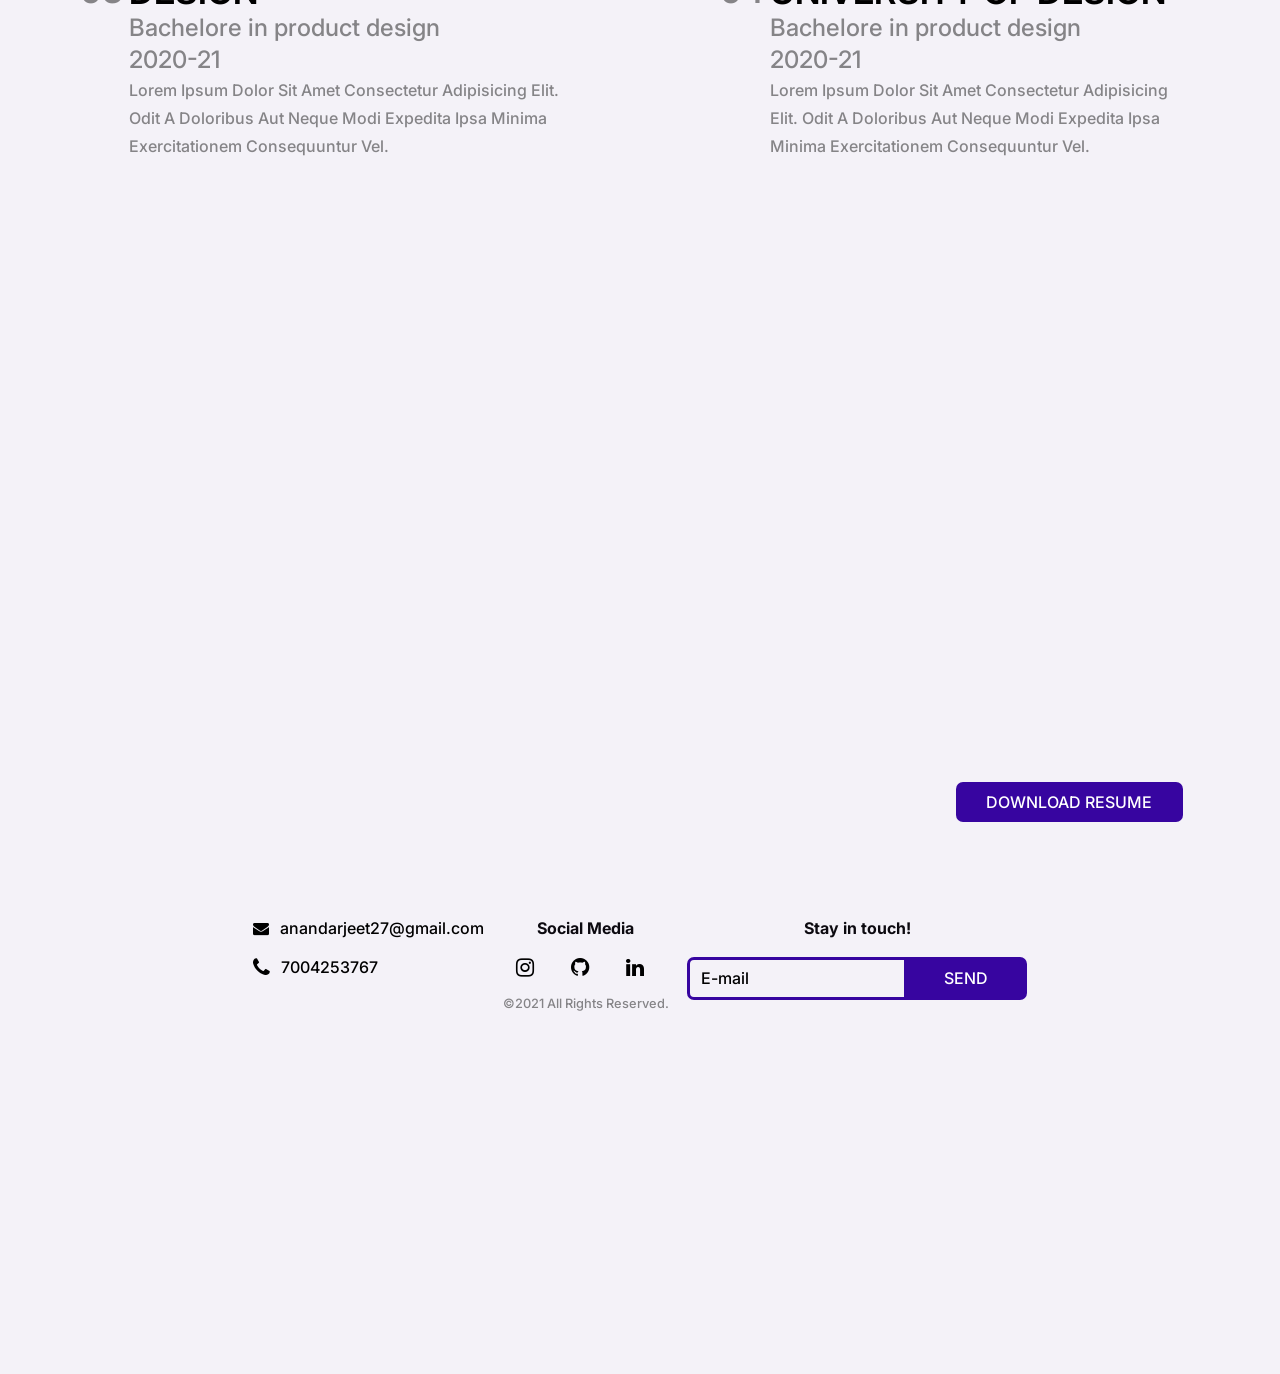
==== commit 2e920b8d: "Fixed" ====
--- a/portfolio.html
+++ b/portfolio.html
@@ -120,9 +120,10 @@
   
             <div class="vl1"></div>
             <div class="vl2"></div>
-            <a href="#" class="fa fa-behance"></a>
-            <a href="#" class="fa fa-instagram"></a>
-            <a href="#" class="fa fa-pinterest"></a>
+            <a href="#" class="fa fa-behance social"></a>
+            <div class="instagramm">
+            <a href="#" class="instagram fa fa-instagram"></a></div>
+            <a href="#" class="fa fa-pinterest social"></a>
           </div>
           
         </div>
@@ -193,7 +194,7 @@
         </section>
       <!--=============== Experience ===============-->
       <section class=" section" id="experience" >
-      <div class="exp-heading " >
+      <div class="exp-heading " data-aos="zoom-in-right">
           <h1>Experience</h1>
       </div>
   <div class= "experience">
--- a/css.css
+++ b/css.css
@@ -52,8 +52,8 @@
 }
 
 body {
-  background: #0c0a10;
-  color: #f4f2f8;
+  background: #f4f2f8;
+  color: #0c0a10;
 }
 
 ul {
@@ -98,66 +98,91 @@
   padding-left: 25px;
 }
 
-body.light {
-  background: #f4f2f8;
-  color: #0c0a10;
-}
-
-body.light .name {
-  color: black;
-}
-body.light .txt-type {
-  color: rgba(27, 27, 27, 0.938);
-}
-body.light .fa-behance {
-  color: black;
-}
-body.light .fa-instagram {
-  color: black;
-}
-body.light .fa-pinterest {
-  color: black;
-}
-body.light .fa:hover {
+body.dark {
+  background: #0c0a10;
+  color: #f4f2f8;
+}
+body.dark #resume-btn:hover {
+  background: #0c0a10;
+}
+body.dark .label {
+  background-color: #f4f2f8;
+}
+
+body.dark .label .ball {
+  background-color: #0c0a10;
+}
+
+body.dark .footer-heading a {
+  color: #fff;
+}
+
+body.dark #footer-email {
+  background-color: #0c0a10;
+  color: #fff;
+}
+
+body.dark #footer-email::-webkit-input-placeholder {
+  color: #000;
+}
+
+body.dark #footer-email-btn:hover {
+  background-color: #0c0a10;
+}
+body.dark .footer-heading a:hover {
   color: #652cdf;
 }
-body.light .vl1 {
-  border: 0.5px solid black;
-}
-body.light .vl2 {
-  border: 0.5px solid black;
-}
-
-body.light #resume-btn:hover {
-  background: #f4f2f8;
-}
-body.light .label {
-  background-color: #111;
-}
-
-body.light .label .ball {
-  background-color: #f4f2f8;
-}
-
-body.light .footer-heading a {
-  color: black;
-}
-
-body.light #footer-email {
-  background-color: #f4f2f8;
-  color: #000;
-}
-
-body.light #footer-email::-webkit-input-placeholder {
-  color: #000;
-}
-
-body.light #footer-email-btn:hover {
-  background-color: #f4f2f8;
-}
-body.light .footer-heading a:hover {
+
+body.dark .exp-title {
+  color: #fff;
+}
+
+body.dark .experience {
+  color: #7a797c;
+}
+
+body.dark .active-link {
   color: #652cdf;
 }
+body.dark .skill-bars .bar .progress-line {
+  background: #652cdf;
+}
+body.dark #resume-btn {
+  background-color: #652cdf;
+}
+body.dark #resume-btn:hover {
+  color: #652cdf;
+  border-color: #652cdf;
+}
+
+body.dark .footer-heading a:hover {
+  color: #652cdf;
+}
+body.dark #footer-email {
+  border-color: #652cdf;
+}
+body.dark #footer-email::-moz-input-placeholder {
+  color: white;
+}
+body.dark #footer-email::-webkit-input-placeholder {
+  color: white;
+}
+body.dark #footer-email::-ms-input-placeholder {
+  color: white;
+}
+body.dark #footer-email::placeholder {
+  color: white;
+}
+body.dark #footer-email-btn {
+  background-color: #652cdf;
+  border-color: #652cdf;
+}
+
+body.dark #footer-email-btn:hover {
+  color: #652cdf;
+  border-color: #652cdf;
+}
+
 /* toggle */
 
 .checkbox {
@@ -166,7 +191,7 @@
 }
 
 .label {
-  background-color: #f4f2f8;
+  background-color: #0c0a10;
   border-radius: 50px;
   cursor: pointer;
   display: flex;
@@ -182,7 +207,7 @@
 }
 
 .label .ball {
-  background-color: #0c0a10;
+  background-color: #f4f2f8;
   border-radius: 50%;
   position: absolute;
   top: 2px;
@@ -252,20 +277,10 @@
 /*Active link*/
 .active-link {
   position: relative;
-  color: #652cdf;
+  color: #3705a0;
   transition: 0.3s;
 }
 
-/* Minimalist design, active link */
-/* .active-link::before{
-    content: '';
-    position: absolute;
-    bottom: -.5rem;
-    width: 4px;
-    height: 4px;
-    background-color: var(--first-color);
-    border-radius: 50%;
-  } */
 
 /* Change background header */
 .scroll-header {
@@ -289,8 +304,13 @@
   position: absolute;
   bottom: 130px;
   left: 230px;
+  color:black;
+}
+
+body.dark .name{
   color: white;
 }
+
 .txt-type {
   font-size: 35px;
   position: absolute;
@@ -303,7 +323,7 @@
   left: 230px;
   display: inline-block;
   background: #652cdf;
-  color: rgb(255, 255, 255);
+  color: white;
   font-size: 25px;
   padding: 12px 36px;
   font-weight: 400;
@@ -311,51 +331,85 @@
   border: 2px solid #652cdf;
   transition: all 0.3s ease;
 }
+
+body.dark .content a{
+  color: black;
+}
+
 .content a:hover {
   color: #652cdf;
   background: none;
 }
-.fa {
+
+.fa:hover {
+  color: #652cdf;
+}
+.fa-behance {
+  color: black;
+  position: absolute;
+  top: 280px;
+  left: 90px;
   padding: 10px;
   font-size: 22px;
   width: 40px;
   text-align: center;
   text-decoration: none;
 }
-.fa:hover {
-  color: #652cdf;
-}
-.fa-behance {
+
+body.dark .fa-behance{
   color: white;
-  position: absolute;
-  top: 280px;
-  left: 90px;
-}
-.fa-instagram {
+}
+
+body.dark .instagramm .fa-instagram{
+  color: white;
+}
+body.dark .fa-pinterest {
+  color: white;
+}
+.instagramm .fa-instagram {
   text-decoration: none;
-  color: white;
+  color: black;
   position: absolute;
   top: 320px;
   left: 90px;
+  padding: 10px;
+  font-size: 22px;
+  width: 40px;
+  text-align: center;
+  text-decoration: none;
 }
 .fa-pinterest {
-  color: white;
+  color: black;
   position: absolute;
   top: 360px;
   left: 90px;
+  padding: 10px;
+  font-size: 22px;
+  width: 40px;
+  text-align: center;
+  text-decoration: none;
 }
 .vl1 {
   position: absolute;
   top: 140px;
   left: 110px;
-  border: 0.5px solid white;
+  border: 0.5px solid black;
   height: 140px;
 }
+
+body.dark .vl1{
+border-color:#fff;
+}
+
+body.dark .vl2{
+  border-color:#fff;
+  }
+
 .vl2 {
   position: absolute;
   top: 410px;
   left: 110px;
-  border: 0.5px solid white;
+  border: 0.5px solid black;
   height: 140px;
 }
 
@@ -428,9 +482,6 @@
   color: white;
 }
 
-.hori-slider::-webkit-scrollbar {
-  display: none;
-}
 .hori-slider {
   -ms-overflow-style: none;
 }
@@ -439,12 +490,12 @@
   padding: 10px;
 }
 .slider-container {
-  display: block;
+  display: inline-block;
   white-space: nowrap;
 }
 .item {
   display: inline-block;
-  margin-right: 10px;
+  margin-right: 20px;
 }
 /* skills */
 
@@ -461,7 +512,7 @@
 }
 .skill-heading {
   font-family: Poppins;
-  font-size: 3rem;
+  font-size: 3.8rem;
   font-weight: 700;
   margin-bottom: 1.5rem;
   align-items: left;
@@ -493,13 +544,13 @@
 .skill-bars .bar .progress-line {
   height: 10px;
   width: 98%;
-  background: #652cdf;
+  background: #3705a0;
 
   position: relative;
   transform: scaleX(0);
   transform-origin: left;
   border-radius: 0 10px 10px 0;
-  box-shadow: inset 0 1px 1px rgba(0, 0, 0, 0.05), 0 1px #652cdf;
+  box-shadow: inset 0 1px 1px rgba(0, 0, 0, 0.05), 0 1px #3705a0;
   -webkit-animation: animate 1s cubic-bezier(1, 0, 0.5, 1) forwards;
   animation: animate 1s cubic-bezier(1, 0, 0.5, 1) forwards;
 }
@@ -522,7 +573,7 @@
 
 #resume-btn {
   width: 14.2rem;
-  background-color: #652cdf;
+  background-color: #3705a0;
   color: white;
   border-radius: 7px;
   margin-top: 1.75rem;
@@ -539,22 +590,15 @@
 
 #resume-btn:hover {
   cursor: pointer;
-  background-color: #0c0a10;
-  color: #652cdf;
+  background-color: #f4f2f8;
+  color: #3705a0;
   transition: all 0.3s ease-in-out;
   border-style: solid;
-  border-color: #652cdf;
+  border-color: #3705a0;
   border-width: 3px;
 }
 
 /* Experience */
-body.light .exp-title {
-  color: #000;
-}
-
-body.light .experience {
-  color: #7a797c;
-}
 
 .exp-heading {
   font-family: Poppins;
@@ -567,6 +611,7 @@
     margin-bottom: 1.5rem; */
   align-items: left;
   /* padding: 4rem 5rem 2rem; */
+  align-items: left;
 }
 
 .experience {
@@ -580,7 +625,7 @@
 .exp-main {
   display: flex;
   /* flex-direction: column; */
-  padding: 2rem 6rem;
+  padding: 2rem 5rem;
   width: 50%;
 }
 
@@ -601,7 +646,7 @@
   font-weight: 600;
   font-size: 2.2rem;
   text-transform: uppercase;
-  color: #ffffff;
+  color: #000;
 }
 
 .exp-subtitle {
@@ -626,11 +671,11 @@
 
 /* footer */
 .footer-container {
-  padding: 4rem 0 2rem 0;
+  padding: 4rem 0 1rem 0;
 }
 
 .footer-height {
-  height: 75vh;
+  margin-bottom: 7rem;
 }
 
 .footer {
@@ -660,7 +705,7 @@
 
 .footer-heading a {
   text-decoration: none;
-  color: white;
+  color: black;
   margin-bottom: 0.5rem;
 }
 
@@ -672,9 +717,10 @@
   margin-bottom: 1.2rem;
 }
 .footer-heading a:hover {
-  color: #652cdf;
+  color: #3705a0;
   transition: 0.3s ease-out;
 }
+
 .copyright {
   color: #858487;
   font-size: 0.8rem;
@@ -687,12 +733,12 @@
   outline: none;
   border-style: solid;
   border-width: 3px;
-  border-color: #652cdf;
+  border-color: #3705a0;
   font-weight: 500;
   font-family: Inter;
   font-size: 1rem;
-  background-color: #0c0a10;
-  color: white;
+  background-color: #f4f2f8;
+  color: black;
 }
 
 h4 {
@@ -710,7 +756,7 @@
   font-size: 1rem;
   font-weight: 500;
   font-family: Inter;
-  color: white;
+  color: black;
 }
 
 #footer-email::-moz-placeholder {
@@ -718,15 +764,7 @@
   font-size: 1rem;
   font-weight: 500;
   font-family: Inter;
-  color: white;
-}
-
-#footer-email:-ms-input-placeholder {
-  padding-left: 11px;
-  font-size: 1rem;
-  font-weight: 500;
-  font-family: Inter;
-  color: white;
+  color: black;
 }
 
 #footer-email::-ms-input-placeholder {
@@ -734,7 +772,7 @@
   font-size: 1rem;
   font-weight: 500;
   font-family: Inter;
-  color: white;
+  color: black;
 }
 
 #footer-email::placeholder {
@@ -742,12 +780,12 @@
   font-size: 1rem;
   font-weight: 500;
   font-family: Inter;
-  color: white;
+  color: black;
 }
 
 #footer-email-btn {
   width: 123px;
-  background-color: #652cdf;
+  background-color: #3705a0;
   color: white;
   border-radius: 0 7px 7px 0;
   margin-left: -7px;
@@ -755,7 +793,7 @@
   outline: none;
   border-style: solid;
   border-width: 3px;
-  border-color: #652cdf;
+  border-color: #3705a0;
   font-weight: 500;
   font-family: Inter;
   font-size: 1rem;
@@ -763,34 +801,155 @@
 
 #footer-email-btn:hover {
   cursor: pointer;
-  background-color: #0c0a10;
-  color: #652cdf;
+  background-color: #f4f2f8;
+  color: #3705a0;
   transition: all 0.3s ease-in-out;
   border-style: solid;
-  border-color: #652cdf;
+  border-color: #3705a0;
   border-width: 3px;
 }
 
 /*=============== MEDIA QUERIES ===============*/
-
-/*=============== MEDIA QUERIES ===============*/
-/* For small devices */
-/* Remove if you choose, the minimalist design */
-@media screen and (max-width: 320px) {
+@media screen and (min-width: 1280px) {
+  .container {
+    margin-left: auto;
+    margin-right: auto;
+  }
+  .footer-email {
+    margin-top: 4rem;
+  }
+  .percent-number {
+    margin-right: 3rem;
+  }
+
+  .skill-bars {
+    margin-left: 4.8rem;
+  }
+
+  #resume-btn {
+    margin-right: 4%;
+  }
+  h1 {
+    margin-bottom: 2rem;
+  }
+  .footer-2 {
+    margin-left: 1rem;
+  }
+  .footer-3 {
+    margin-left: 1rem;
+  }
+}
+@media screen and (max-width: 1280px) {
+  .container {
+    margin-left: auto;
+    margin-right: auto;
+  }
+  .footer-email {
+    margin-top: 4rem;
+  }
+  .percent-number {
+    margin-right: 3rem;
+  }
+
+  .skill-bars {
+    margin-left: 4.8rem;
+  }
+
+  #resume-btn {
+    margin-right: 4%;
+  }
+  h1 {
+    margin-bottom: 2rem;
+  }
+  .footer-2 {
+    margin-left: 1rem;
+  }
+  .footer-3 {
+    margin-left: 1rem;
+  }
+}
+
+@media screen and (min-width: 768px) {
+  .section {
+    padding: 4rem 0 2rem;
+  }
+  .nav {
+    height: calc(var(--header-height) + 1.5rem); /* 4.5rem */
+  }
+  .nav__img {
+    display: none;
+  }
+  .nav__icon {
+    display: none;
+  }
   .nav__name {
-    display: none;
-  }
-}
-
-/* For medium devices */
-@media screen and (min-width: 576px) {
+    font-size: var(--normal-font-size);
+    /* display: block; */ /* Minimalist design, visible labels */
+  }
+  .nav__link:hover {
+    color: var(--first-color);
+  }
   .nav__list {
-    justify-content: center;
     column-gap: 3rem;
   }
-}
-
-@media screen and (max-width: 797px) {
+
+  .label {
+    position: fixed;
+    right: 5%;
+    top: 2.1%;
+  }
+}
+
+@media screen and (max-width: 990px) {
+  .footer-3 {
+    display: block;
+    margin-left: auto;
+    margin-right: auto;
+  }
+  .percent-number {
+    margin-right: 2.5rem;
+  }
+
+  #footer-email-btn {
+    margin-bottom: 2rem;
+  }
+  .stay {
+    margin-top: 2.5rem;
+  }
+
+  .skill-bars {
+    margin-left: 4.2rem;
+    margin-bottom: 2rem;
+  }
+
+  .exp-main {
+    padding: 2rem 4rem;
+  }
+
+  #resume-btn {
+    margin-right: 5%;
+  }
+  .nav__list {
+    column-gap: 3rem;
+  }
+}
+
+@media screen and (max-width: 870px) {
+  .nav__list {
+    column-gap: 1.9rem;
+  }
+  .experience {
+    flex-direction: column;
+    width: 100%;
+  }
+  .exp-main {
+    width: 100%;
+    margin-left: 0rem;
+    padding: 2rem 4rem;
+  }
+}
+
+@media screen and (max-width: 768px) {
   .nav__menu {
     position: fixed;
     bottom: 0;
@@ -805,6 +964,10 @@
     border-radius: 1.25rem 1.25rem 0 0;
     transition: 0.4s;
   }
+  .nav__list {
+    justify-content: center;
+    column-gap: 3.8rem;
+  }
 
   .theme {
     position: fixed;
@@ -815,126 +978,43 @@
     color: var(--first-color);
   }
 
-  .About {
-    position: absolute;
-    left: 40px;
-  }
-  .About .img2 {
-    display: none;
-  }
-  .About .img3 {
-    display: none;
-  }
-
-  /* First design, remove if you choose the minimalist design */
-  /* .active-link::before {
-        content: '';
-        position: absolute;
-        bottom: -.5rem;
-        width: 4px;
-        height: 4px;
-        background-color: var(--first-color);
-        border-radius: 50%;
-      } */
-}
-
-@media screen and (min-width: 797px) {
-  body {
-    margin: 0;
-  }
-  .section {
-    padding: 7rem 0 2rem;
-  }
-  .nav {
-    height: calc(var(--header-height) + 1.5rem); /* 4.5rem */
-  }
-  .nav__img {
-    display: none;
-  }
-  .nav__icon {
-    display: none;
-  }
-  .nav__name {
-    font-size: var(--normal-font-size);
-    /* display: block; */ /* Minimalist design, visible labels */
-  }
-  .nav__link:hover {
-    color: var(--first-color);
-  }
-
-  /* First design, remove if you choose the minimalist design */
-  /* .active-link::before {
-      content: '';
-      position: absolute;
-      bottom: -0.5rem;
-      width: 4px;
-      height: 4px;
-      background-color: var(--first-color);
-      border-radius: 50%;
-    } */
-
-  /* Minimalist design */
-  /* .active-link::before{ 
-        bottom: -.75rem;
-    } */
-}
-
-/* For large devices */
-@media screen and (min-width: 1024px) {
-  .container {
-    margin-left: auto;
-    margin-right: auto;
-  }
-}
-
-@media screen and (max-width: 1280px) {
-  .footer-email {
-    margin-top: 4rem;
-  }
-  .percent-number {
-    margin-right: 3rem;
-  }
-}
-
-@media screen and (max-width: 944px) {
-  .footer-3 {
-    display: block;
-    margin-left: auto;
-    margin-right: auto;
-  }
-  .percent-number {
-    margin-right: 2.5rem;
-  }
-
-  #footer-email-btn {
-    margin-bottom: 2rem;
-  }
-  .stay {
-    margin-top: 2.5rem;
-  }
-}
-
-@media screen and (max-width: 1070px) {
-  .percent-number {
-    margin-right: 2.6rem;
-  }
-}
-
-@media screen and (max-width: 870px) {
-  .percent-number {
-    margin-right: 1.8rem;
-  }
-  .experience {
-    flex-direction: column;
-    width: 100%;
+  .skill-bars {
+    padding-left: 40px;
   }
   .exp-main {
-    width: 100%;
-    margin-right: 6rem;
-  }
-}
-
-@media screen and (max-width: 660px) {
+    padding: 2rem 4rem;
+  }
+  .skill-bars {
+    margin-left: 2.2rem;
+  }
+}
+
+@media screen and (max-width: 576px) {
+  .label {
+    margin: 0 10px 0 5px;
+  }
+
+  h1 {
+    position: relative;
+    left: -12%;
+  }
+
+  .exp-main {
+    margin-left: 1rem;
+    padding: 2rem 2rem;
+  }
+  /* skills */
+  #skill {
+    padding-left: 10px;
+  }
+  .skill-bars {
+    padding-left: 10px;
+    margin-left: 2rem;
+  }
+  #resume-btn {
+    margin: 1.75rem auto 0;
+  }
+
   .percent-number {
     margin-right: 0rem;
   }
@@ -947,34 +1027,30 @@
   }
   .skill-bars .bar .percent-bar {
     width: 100%;
-
     border-radius: 0 2px 2px 0;
   }
-}
-
-@media screen and (max-width: 519px) {
-  .footer,
-  .footer-heading .footer-2 {
-    align-items: center;
-    justify-content: center;
-  }
-  .percent-number {
-    margin-right: 0rem;
-  }
-
-  h4 {
-    margin-top: 4rem;
-  }
-
-  .stay {
-    margin-top: 4rem;
-  }
+
+  /* footer */
+  #footer-email::-webkit-input-placeholder {
+    font-size: 1rem;
+  }
+  #footer-email::-moz-placeholder {
+    font-size: 1rem;
+  }
+  #footer-email:-ms-input-placeholder {
+    font-size: 1rem;
+  }
+  #footer-email::-ms-input-placeholder {
+    font-size: 1rem;
+  }
+  .footer-heading,
+  h4,
+  .copyright,
+  #footer-email::placeholder,
   #footer-email-btn {
-    margin-bottom: 1rem;
-  }
-}
-
-@media screen and (max-width: 488px) {
+    font-size: 1rem;
+  }
+
   #footer-email {
     width: 100%;
     border-radius: 7px;
@@ -989,31 +1065,105 @@
     display: block;
     margin-left: auto;
     margin-right: auto;
-  }
-}
-
-@media screen and (max-width: 310px) {
+    margin-bottom: 4em;
+  }
+
+  .nav__list {
+    justify-content: center;
+    column-gap: 1.8rem;
+  }
+
+  .footer,
+  .footer-heading .footer-2 {
+    align-items: center;
+    justify-content: center;
+  }
+
+  .footer-2 {
+    padding-top: 25px;
+    padding-bottom: 10px;
+  }
+  .percent-number {
+    margin-right: 0rem;
+  }
+
+  h4 {
+    margin-top: 0;
+  }
+
+  .stay {
+    margin-top: 4rem;
+  }
+
+  .copyright {
+    position: relative;
+    bottom: 10%;
+    margin: 0 auto;
+  }
+
+  .footer-container {
+    padding: 4rem 0px 0rem 17px;
+  }
+}
+
+@media screen and (max-width: 400px) {
+  .nav__name {
+    display: none;
+  }
+  .nav__list {
+    justify-content: center;
+    column-gap: 2rem;
+  }
+
+  h1 {
+    left: -21%;
+  }
+  .exp-main {
+    margin-right: 5rem;
+    padding: 1.5rem 1rem;
+  }
+  .exp-heading {
+    font-size: 2rem;
+  }
+  .exp-num {
+    font-size: 1.7rem;
+  }
+  .exp-subtitle {
+    font-size: 1.3rem;
+  }
+  .exp-title {
+    font-size: 1.7rem;
+  }
   #footer-email::-webkit-input-placeholder {
-    font-size: 0.7rem;
+    font-size: 1rem;
   }
   #footer-email::-moz-placeholder {
-    font-size: 0.7rem;
+    font-size: 1rem;
   }
   #footer-email:-ms-input-placeholder {
-    font-size: 0.7rem;
+    font-size: 1rem;
   }
   #footer-email::-ms-input-placeholder {
-    font-size: 0.7rem;
+    font-size: 1rem;
   }
   .footer-heading,
   h4,
   .copyright,
   #footer-email::placeholder,
   #footer-email-btn {
-    font-size: 0.7rem;
+    font-size: 1rem;
   }
 
   .percent-number {
     margin-right: 0rem;
   }
-}
+
+  .footer-container {
+    height: 100vh;
+    width: 100%;
+  }
+  .footer-2 {
+    padding-top: 45px;
+    /* padding-bottom: 10px; */
+  }
+}
